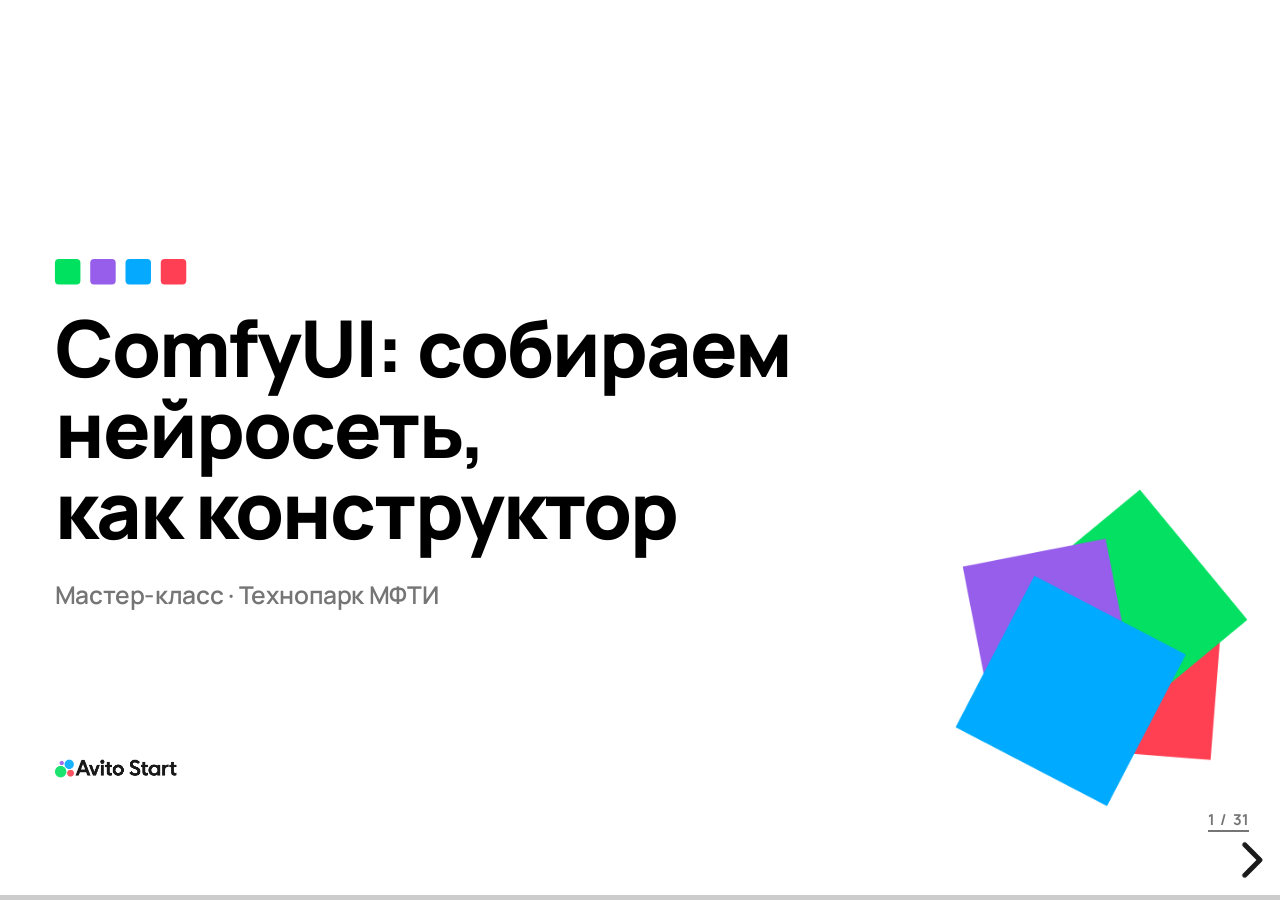
==== presentation.html @ 2d48ba62 "init" ====
<!doctype html>
<html lang="ru">
<head>
<meta charset="utf-8">
<meta name="viewport" content="width=device-width, initial-scale=1, maximum-scale=1, user-scalable=no">
<title>ComfyUI: собираем нейросеть, как конструктор</title>
<meta name="description" content="Мастер-класс по ComfyUI для школьников. Технопарк МФТИ.">
<link rel="icon" href="assets/favicon.svg" type="image/svg+xml">

<link rel="stylesheet" href="presentation/reveal/dist/reset.css">
<link rel="stylesheet" href="presentation/reveal/dist/reveal.css">
<link rel="stylesheet" href="presentation/css/avito-start.css">
</head>
<body>

<div class="reveal">
<div class="slides">

<!-- ======================================================================
     ВСТУПЛЕНИЕ
     ====================================================================== -->

<!-- 1. Титул -->
<section class="title-slide">
  <div class="chiprow">
    <span class="chip green"></span>
    <span class="chip purple"></span>
    <span class="chip blue"></span>
    <span class="chip red"></span>
  </div>
  <h1>ComfyUI: собираем нейросеть,<br>как конструктор</h1>
  <p class="subtitle">Мастер-класс &middot; Технопарк МФТИ</p>
  <div class="pinwheel"></div>
  <aside class="notes">
    Поздороваться. Сегодня ничего ставить не нужно — всё показываю сам,
    ссылка на материалы будет в конце по QR.
  </aside>
</section>

<!-- 2. Вопрос в зал -->
<section class="hero">
  <div class="deco" style="right:-70px;bottom:-70px;width:440px">
    <img src="assets/template/confetti.png" alt="">
  </div>
  <p class="huge">Сколько будет корень из двух?</p>
  <aside class="notes">
    Дать залу 10–15 секунд. Кто-то скажет «1,41». Спросить: а как вы это узнали?
    Ответ — запомнили. Компьютер не запоминал: он находит это заново каждый раз.
    Переходим к демо.
  </aside>
</section>

<!-- 3. Живое демо: градиентный спуск -->
<section class="demo bare" data-background-color="#f5f7fb">
  <iframe data-src="presentation/demos/gradient.html?embed=1"
          title="Интерактивное демо: градиентный спуск ищет корень из двух"
          allowfullscreen></iframe>
  <aside class="notes">
    Начальная догадка 2.5 — жмём «Сделать шаг» несколько раз, число ползёт к 1.414.
    Потом ломаем: η = 0.15 — точку выбрасывает. η = 0.002 — ползёт вечно.
    Вывод: длина шага решает всё. Это и есть обучение.
  </aside>
</section>

<!-- 4. Вывод из демо -->
<section>
  <h2>Так учится любая нейросеть</h2>
  <div class="cards c3">
    <div class="card filled green">
      <img class="icon" src="assets/template/rocket.png" alt="">
      <div class="cap">Попробовала</div>
    </div>
    <div class="card filled red">
      <img class="icon" src="assets/template/thumb-down.png" alt="">
      <div class="cap">Промахнулась</div>
    </div>
    <div class="card filled blue">
      <img class="icon" src="assets/template/thumb-up.png" alt="">
      <div class="cap">Подвинулась ближе</div>
    </div>
  </div>
  <aside class="notes">
    Тот же цикл, что был на экране, только вместо одного числа x — миллиарды.
    Спросить: сколько шагов мы сделали до 1.41? А теперь представьте миллионы.
  </aside>
</section>

<!-- 5. Спикер -->
<!-- TODO: подставить имя, должность и факты о себе -->
<section>
  <h2>Кто это рассказывает</h2>
  <div class="speaker">
    <div class="photo">
      <img src="assets/me2026.jpg" alt="Фотография спикера">
    </div>
    <div>
      <div class="role">ДОЛЖНОСТЬ / КОМПАНИЯ / КОМАНДА</div>
      <div class="facts">
        <div class="fact"><span class="chip green"></span><span class="txt">Имя Фамилия</span></div>
        <div class="fact"><span class="chip purple"></span><span class="txt">Чем занимаюсь каждый день</span></div>
        <div class="fact"><span class="chip blue"></span><span class="txt">Что делал с генеративными моделями</span></div>
        <div class="fact"><span class="chip red"></span><span class="txt">Несерьёзный факт, без которого никак</span></div>
      </div>
    </div>
  </div>
</section>

<!-- 6-8. ПЛЕЙСХОЛДЕРЫ: блок про кружок по нейросетям -->

<section class="placeholder">
  <h2>Кружок по нейросетям &mdash; заголовок</h2>
  <p class="lead muted">Слайд 1 из 3. Замени этот блок на присланные материалы.</p>
  <div class="cards c3" style="flex:1 1 auto">
    <div class="ph">Блок 1<br>текст или иконка</div>
    <div class="ph">Блок 2<br>текст или иконка</div>
    <div class="ph">Блок 3<br>текст или иконка</div>
  </div>
</section>

<section class="placeholder">
  <h2>Кружок по нейросетям &mdash; что изучаем</h2>
  <div class="split" style="flex:1 1 auto">
    <div class="ph grow">Сюда картинку<br>(скриншот, фото занятия, схема программы)</div>
    <div>
      <ul class="bullets">
        <li class="muted">Пункт программы&nbsp;&mdash; заменить</li>
        <li class="muted">Пункт программы&nbsp;&mdash; заменить</li>
        <li class="muted">Пункт программы&nbsp;&mdash; заменить</li>
        <li class="muted">Пункт программы&nbsp;&mdash; заменить</li>
      </ul>
    </div>
  </div>
</section>

<section class="placeholder">
  <h2>Кружок по нейросетям &mdash; как записаться</h2>
  <p class="lead muted">Слайд 3 из 3. Сюда обычно ставят условия набора и QR&nbsp;на запись.</p>
  <div class="split" style="flex:1 1 auto">
    <div>
      <ul class="bullets">
        <li class="muted">Для кого и с какого класса</li>
        <li class="muted">Когда и где проходят занятия</li>
        <li class="muted">Что нужно знать заранее</li>
      </ul>
    </div>
    <div class="ph grow">Сюда QR&nbsp;на запись<br>или ссылку</div>
  </div>
</section>

<!-- 9. О чём поговорим -->
<section>
  <div class="deco" style="right:-10px;bottom:0;width:290px">
    <img src="assets/template/person-jump.png" alt="">
  </div>
  <h2>О чём поговорим</h2>
  <div class="numlist">
    <div class="row">
      <div class="n">1.</div>
      <div class="txt">Как модель учится рисовать</div>
    </div>
    <div class="row">
      <div class="n">2.</div>
      <div class="txt"><b>ComfyUI</b>: ноды и провода</div>
    </div>
    <div class="row">
      <div class="n">3.</div>
      <div class="txt">Делаем мем &mdash; вживую</div>
    </div>
    <div class="row">
      <div class="n">4.</div>
      <div class="txt">Собираем <b>страницу манги</b></div>
    </div>
  </div>
</section>

<!-- ======================================================================
     КАК УЧИТСЯ МОДЕЛЬ
     ====================================================================== -->

<!-- 10. Схема обучения -->
<section>
  <h2>Что происходит при обучении</h2>
  <svg class="diagram" viewBox="0 0 1200 470" preserveAspectRatio="xMidYMid meet"
       role="img" aria-label="Схема обучения генеративной модели">
    <defs>
      <marker id="ah" viewBox="0 0 10 10" refX="9" refY="5"
              markerWidth="6" markerHeight="6" orient="auto-start-reverse">
        <path d="M0,0 L10,5 L0,10 z" fill="#000"/>
      </marker>
      <marker id="ahr" viewBox="0 0 10 10" refX="9" refY="5"
              markerWidth="6" markerHeight="6" orient="auto-start-reverse">
        <path d="M0,0 L10,5 L0,10 z" fill="#ff3f53"/>
      </marker>
    </defs>

    <!-- верхний ряд: от описания до готовой картинки -->
    <rect x="0"   y="40" width="170" height="90" rx="12" fill="#badafc"/>
    <text class="lbl" x="85"  y="93">Описание</text>

    <rect x="222" y="40" width="210" height="90" rx="12" fill="#dfcef3"/>
    <text class="lbl" x="327" y="93">Text Encoder</text>

    <rect x="484" y="40" width="210" height="90" rx="12" fill="#c9ffbf"/>
    <text class="lbl" x="589" y="82">Генератор</text>
    <text class="sub" x="589" y="106">начинает с шума</text>

    <rect x="746" y="40" width="150" height="90" rx="12" fill="#dfcef3"/>
    <text class="lbl" x="821" y="93">VAE</text>

    <rect x="948" y="40" width="252" height="90" rx="12" fill="#f2f2f2"/>
    <text class="lbl" x="1074" y="93">Что вышло</text>

    <path class="flow" d="M176,85 H216" marker-end="url(#ah)"/>
    <path class="flow" d="M438,85 H478" marker-end="url(#ah)"/>
    <path class="flow" d="M700,85 H740" marker-end="url(#ah)"/>
    <path class="flow" d="M902,85 H942" marker-end="url(#ah)"/>

    <!-- нижний ряд: проверка -->
    <rect x="0"   y="300" width="260" height="90" rx="12" fill="#c9ffbf"/>
    <text class="lbl" x="130" y="341">Настоящие</text>
    <text class="lbl" x="130" y="371">картинки</text>

    <rect x="330" y="300" width="190" height="90" rx="12" fill="#f8c1c6"/>
    <text class="lbl" x="425" y="353">Критик</text>

    <rect x="575" y="300" width="190" height="90" rx="12" fill="#000000"/>
    <text class="lbl lbl-w" x="670" y="353">Ошибка</text>

    <path class="flow" d="M266,345 H324" marker-end="url(#ah)"/>
    <path class="flow" d="M526,345 H569" marker-end="url(#ah)"/>

    <!-- готовая картинка уходит на проверку -->
    <path class="flow" d="M1074,136 V425 H425 V396" marker-end="url(#ah)"/>
    <text class="sub" x="760" y="452">сравниваем с настоящими</text>

    <!-- ошибка возвращается в генератор -->
    <path class="back" d="M670,294 V136" marker-end="url(#ahr)"/>
    <text class="note" x="692" y="222">подкрутить веса</text>
  </svg>
  <aside class="notes">
    Генератор рисует, критик отличает настоящее от нарисованного, ошибка возвращается
    и чуть-чуть двигает веса. Ровно тот же спуск, что был на демо.
    Text Encoder — где живёт промпт: слова превращаются в эмбеддинг, набор чисел.
    VAE — то, что переводит внутреннее представление в обычные пиксели.
  </aside>
</section>

<!-- ======================================================================
     COMFYUI: НОДЫ И ПРОВОДА
     ====================================================================== -->

<!-- 11. Разделитель 01 -->
<section class="divider invert" data-background-color="#000000">
  <div class="band" style="background:var(--purple)">
    <h2>ComfyUI:<br>ноды и провода</h2>
  </div>
  <div class="sectionno" style="background:var(--green);color:#000">01</div>
</section>

<!-- 12. Нода -->
<section>
  <h2>Нода</h2>
  <div class="split wide-left">
    <div class="pic"><img src="assets/crop_node.png" alt="Крупный план ноды «Загрузить изображение»"></div>
    <div class="txtcol">
      <ul class="bullets tight">
        <li>Название</li>
        <li>Настройки</li>
        <li>Вход слева, выход справа</li>
      </ul>
    </div>
  </div>
  <aside class="notes">
    Одна нода — одно действие. Эта просто открывает картинку с диска.
    Показать пальцем: заголовок, крутилки, точки по бокам.
  </aside>
</section>

<!-- 13. Провода -->
<section>
  <h2>Провода</h2>
  <div class="split wide-left">
    <div class="pic"><img src="assets/crop_wires.png" alt="Провода между нодами в ComfyUI"></div>
    <div class="txtcol">
      <ul class="bullets tight">
        <li>Цвет&nbsp;&mdash; это тип данных</li>
        <li>Картинка, текст, модель</li>
        <li>Не тот тип&nbsp;&mdash; не соединится</li>
      </ul>
    </div>
  </div>
  <aside class="notes">
    Показать, как тянется провод. Попробовать воткнуть картинку в текстовый вход —
    ComfyUI не даст. Это и есть защита от ошибок.
  </aside>
</section>

<!-- 14. Весь воркфлоу -->
<section class="figure-full invert" data-background-color="#1e1e1e">
  <img src="ComfyUI_Workflows/screenshots/meme_generation_workflow.png"
       alt="Полный воркфлоу генерации мема в ComfyUI">
  <div class="figcap">Мем целиком &mdash; пять нод</div>
  <aside class="notes">
    Обвести взглядом три зоны: что загружаем слева, что делаем в центре, что сохраняем справа.
  </aside>
</section>

<!-- 15. Что внутри модели -->
<section>
  <h2>Что внутри модели</h2>
  <div class="cards c3">
    <div class="card filled green">
      <img class="icon" src="assets/template/bubble.png" alt="">
      <div class="cap">Переводчик</div>
      <div class="txt"><code>qwen_3_4b</code></div>
    </div>
    <div class="card filled purple">
      <img class="icon" src="assets/template/pill.png" alt="">
      <div class="cap">Художник</div>
      <div class="txt"><code>flux-2-klein-4b</code></div>
    </div>
    <div class="card filled blue">
      <img class="icon" src="assets/template/gem.png" alt="">
      <div class="cap">Проявитель</div>
      <div class="txt"><code>flux2-vae</code></div>
    </div>
  </div>
  <aside class="notes">
    Переводчик (CLIP) — слова в числа. Художник (UNET) — из шума в картинку.
    Проявитель (VAE) — из внутреннего представления в PNG.
    Это те же три коробочки, что были на схеме обучения.
  </aside>
</section>

<!-- 16. Откуда берутся модели -->
<section>
  <h2>Откуда берутся модели</h2>
  <div class="split wide-right">
    <div class="txtcol">
      <ul class="bullets tight">
        <li><code>.safetensors</code>, несколько гигабайт</li>
        <li>Качаются с <b>HuggingFace</b></li>
        <li>Каждый файл&nbsp;&mdash; в свою папку</li>
      </ul>
      <img src="assets/hf-logo-with-title.png" alt="HuggingFace"
           style="width:220px;margin-top:30px;border:none;box-shadow:none;background:none">
    </div>
    <div class="pic"><img src="ComfyUI_Workflows/screenshots/markdown_with_install_instructions.png"
                          alt="Ссылки на модели и структура папок ComfyUI"></div>
  </div>
  <aside class="notes">
    HuggingFace — площадка, где выкладывают модели; для нейросетей она примерно то же,
    чем GitHub стал для кода. Всё бесплатно, регистрация нужна не всегда.
  </aside>
</section>

<!-- 17. Сабграф -->
<section>
  <h2>Сабграф</h2>
  <div class="split wide-left">
    <div class="pic"><img src="assets/crop_subgraph.png" alt="Нода-сабграф Image Edit в ComfyUI"></div>
    <div class="txtcol">
      <div class="bignum">17</div>
      <p class="lead">нод спрятано внутри этой одной</p>
      <img src="assets/template/squares.png" alt=""
           style="width:130px;margin-top:34px;border:none;box-shadow:none;background:none">
    </div>
  </div>
  <aside class="notes">
    Двойной клик — и мы внутри. Тот же приём, что функция в программировании:
    свернули кусок, чтобы не мешался.
  </aside>
</section>

<!-- 18. Как поставить себе домой -->
<section>
  <h2>Как поставить себе домой</h2>
  <div class="split wide-left">
    <div class="txtcol">
      <ul class="bullets">
        <li><b>Stability Matrix</b> сам скачает ComfyUI</li>
        <li>Внутри ComfyUI&nbsp;&mdash; <b>Manager</b> для моделей</li>
        <li>Всё считается на своей видеокарте</li>
      </ul>
    </div>
    <div class="qr stack">
      <div class="code" data-qr="pagesUrl"></div>
      <div class="cap">
        Инструкция и оба воркфлоу
        <span class="url" data-url="pagesUrl"></span>
      </div>
    </div>
  </div>
  <aside class="notes">
    Бесплатно, без подписок и лимитов. Картинки никуда не уходят — всё локально.
    Сказать про требования: видеокарта NVIDIA, 8 ГБ видеопамяти хватит для модели 4B.
  </aside>
</section>

<!-- ======================================================================
     ДЕМО
     ====================================================================== -->

<!-- 19. Переход к демо -->
<section class="hero invert" data-background-color="#000000">
  <div class="deco" style="right:60px;bottom:60px;width:230px">
    <img src="assets/template/play.png" alt="">
  </div>
  <p class="huge">Покажем в&nbsp;ComfyUI</p>
  <aside class="notes">
    Переключиться на окно ComfyUI. Вернуться на следующий слайд, когда закончу.
  </aside>
</section>

<!-- 20. Что происходит на демо -->
<section>
  <h2>Что сейчас на экране</h2>
  <div class="steps">
    <div class="step">
      <div class="n">1</div>
      <div class="body"><div class="cap">Перетаскиваем <code>.json</code> в окно</div></div>
    </div>
    <div class="step">
      <div class="n">2</div>
      <div class="body"><div class="cap">Две картинки</div></div>
    </div>
    <div class="step">
      <div class="n">3</div>
      <div class="body"><div class="cap">Промпт по пунктам</div></div>
    </div>
    <div class="step">
      <div class="n">4</div>
      <div class="body"><div class="cap">Run</div></div>
    </div>
    <div class="step">
      <div class="n">5</div>
      <div class="body"><div class="cap">Забираем из <code>output/</code></div></div>
    </div>
  </div>
  <aside class="notes">
    Про промпт: работает список требований, а не «сделай красиво».
    Отдельным пунктом — про руки, иначе вырастет лишняя.
    Вокруг работающей ноды бежит рамка — видно, где мы сейчас.
  </aside>
</section>

<!-- ======================================================================
     СТРАНИЦА МАНГИ
     ====================================================================== -->

<!-- 21. Разделитель 02 -->
<section class="divider invert" data-background-color="#000000">
  <div class="band" style="background:var(--blue)">
    <h2>А теперь &mdash;<br>целая страница манги</h2>
  </div>
  <div class="sectionno" style="background:var(--red)">02</div>
</section>

<!-- 22. Результат -->
<section class="figure-full">
  <img src="assets/final_page.png" alt="Готовая страница манги, собранная в ComfyUI">
  <div class="figcap left">1440 &times; 2032</div>
  <aside class="notes">
    Дать залу несколько секунд молча. Потом спросить, что здесь нарисовано моделью.
    Ответ — всё, ни одного кадра из интернета.
  </aside>
</section>

<!-- 23. Из чего собрана -->
<section>
  <h2>Из чего она собрана</h2>
  <div class="timeline">
    <div class="step">
      <div class="n">01</div>
      <div class="cap">Референсы</div>
      <div class="txt">Персонажи и стиль&nbsp;&mdash; картинками</div>
    </div>
    <div class="step">
      <div class="n">02</div>
      <div class="cap">Три кадра</div>
      <div class="txt">Каждый отдельно</div>
    </div>
    <div class="step">
      <div class="n">03</div>
      <div class="cap">Баблы</div>
      <div class="txt">Вторым проходом</div>
    </div>
    <div class="step">
      <div class="n">04</div>
      <div class="cap">Страница</div>
      <div class="txt">Склейка на белом листе</div>
    </div>
  </div>
</section>

<!-- 24. Приём 1: Canny -->
<section>
  <h2>Приём 1: поза с фотографии</h2>
  <div class="split wide-left">
    <div class="pic"><img src="ComfyUI_Workflows/screenshots/gestures_pipeline.png"
                          alt="Пайплайн: фото руки превращается в Canny-контур"></div>
    <div class="txtcol">
      <ul class="bullets tight">
        <li>Фото &rarr; контур (<b>Canny</b>)</li>
        <li>Модель повторяет жест</li>
      </ul>
    </div>
  </div>
  <aside class="notes">
    Словами «щёлкни пальцами вот так» объяснить невозможно — пробовал, выходит каша.
    Зато можно показать картинкой. Лицо и одежду модель берёт уже с других референсов.
  </aside>
</section>

<!-- 25. Приём 2: кроп лиц -->
<section>
  <h2>Приём 2: лицо отдельно от рук</h2>
  <div class="split wide-left">
    <div class="pic"><img src="ComfyUI_Workflows/screenshots/main_character_cropping_pipeline.png"
                          alt="Пайплайн: из кадра вырезаются только лица, без рук"></div>
    <div class="txtcol">
      <ul class="bullets tight">
        <li>Вырезали только лицо</li>
        <li>Иначе копируются и пальцы</li>
      </ul>
    </div>
  </div>
  <aside class="notes">
    На одном из прогонов у Гарри выросла шестая рука — ровно из-за того,
    что в референс попали чужие пальцы. Вот такие хитрости и есть основная работа.
  </aside>
</section>

<!-- 26. Приём 3: баблы -->
<section>
  <h2>Приём 3: баблы вторым проходом</h2>
  <div class="split">
    <div class="pic"><img src="ComfyUI_Workflows/screenshots/text_bubbles_pipeline.png"
                          alt="Пайплайн: на готовый кадр дорисовывается речевой бабл"></div>
    <div class="txtcol">
      <ul class="bullets tight">
        <li>Сначала чистый кадр</li>
        <li>Потом текст&nbsp;&mdash; дословно</li>
      </ul>
      <img src="assets/template/bubble.png" alt=""
           style="width:150px;margin-top:34px;border:none;box-shadow:none;background:none">
    </div>
  </div>
  <aside class="notes">
    За один проход модель почти всегда пишет в бабле абракадабру.
    Вторым проходом текст задаётся дословно, и кадр не портится.
  </aside>
</section>

<!-- 27. Приём 4: сборка -->
<section>
  <h2>Приём 4: сборка страницы</h2>
  <div class="split wide-left">
    <div class="pic"><img src="ComfyUI_Workflows/screenshots/page_merging_pipeline.png"
                          alt="Пайплайн сборки страницы из трёх кадров"></div>
    <div class="txtcol">
      <ul class="bullets tight">
        <li>Лист <b>1440&times;2032</b></li>
        <li>Отступ 32&nbsp;px, поля 48&nbsp;px</li>
      </ul>
    </div>
  </div>
  <aside class="notes">
    Здесь нейросети уже нет вообще — обычная вёрстка нодами.
    Белый лист, два стыка, поля. Всё.
  </aside>
</section>

<!-- 28. 5 против 40 -->
<section>
  <h2>Мем и страница манги</h2>
  <div class="duo">
    <div class="pane green">
      <div class="xnum">5</div>
      <div class="cap">нод</div>
    </div>
    <div class="pane blue">
      <div class="xnum">40</div>
      <div class="cap">нод</div>
      <div class="txt">5 групп &middot; 4 сабграфа &middot; 62 провода</div>
    </div>
  </div>
  <aside class="notes">
    Каждая нода в обеих схемах одинаково простая. Отличается только количество.
    Никакой магии в большой схеме нет — её собирали по кусочку.
  </aside>
</section>

<!-- 29. Честно про время -->
<section class="hero">
  <div class="deco" style="right:-20px;bottom:-10px;width:430px">
    <img src="assets/template/person-tired.png" alt="">
  </div>
  <p class="huge">На это ушёл вечер</p>
  <p class="note">Промпты переписывались, кадры перезапускались, у&nbsp;Гарри пару раз вырастала лишняя рука.</p>
  <aside class="notes">
    Важно проговорить: с первого раза не получается почти никогда.
    Это нормальная часть работы, а не признак того, что вы что-то делаете не так.
  </aside>
</section>

<!-- ======================================================================
     ФИНАЛ
     ====================================================================== -->

<!-- 30. Границы -->
<section>
  <h2>Честно о границах</h2>
  <div class="compare">
    <div class="col neutral">
      <h4><img src="assets/template/cross.png" alt="">Пока выходит плохо</h4>
      <ul class="bullets">
        <li>Руки и пальцы</li>
        <li>Надписи внутри картинки</li>
        <li>«Ровно пять предметов»</li>
      </ul>
    </div>
    <div class="col bad">
      <h4><img src="assets/template/thumb-down.png" alt="">Так делать нельзя</h4>
      <ul class="bullets">
        <li>Чужое лицо без разрешения</li>
        <li>Выдавать за настоящее фото</li>
        <li>Дипфейки</li>
      </ul>
    </div>
  </div>
  <aside class="notes">
    Про руки: моделей это касается всё меньше, но проверять всё равно надо.
    Про дипфейки — коротко, без морали: за это есть реальная ответственность.
  </aside>
</section>

<!-- 31. Q&A + QR -->
<section class="qa">
  <img class="qa-img" src="assets/template/qa.png" alt="Q&amp;A">
  <div class="qr">
    <div class="code" data-qr="pagesUrl"></div>
    <div class="cap">
      <b>Презентация, оба воркфлоу и инструкция</b>
      <span class="url" data-url="pagesUrl"></span>
    </div>
  </div>
</section>

</div>
</div>

<script src="config.js"></script>
<script src="presentation/reveal/dist/reveal.js"></script>
<script src="presentation/reveal/plugin/notes/notes.js"></script>
<script src="presentation/reveal/plugin/zoom/zoom.js"></script>
<script src="presentation/js/qrcode-generator.js"></script>
<script src="presentation/js/qr.js"></script>
<script>
  Reveal.initialize({
    width: 1280,
    height: 720,
    margin: 0.02,
    minScale: 0.2,
    maxScale: 2.0,

    center: false,
    hash: true,
    slideNumber: 'c/t',
    transition: 'slide',
    transitionSpeed: 'fast',
    backgroundTransition: 'none',

    // презентация показывается с проектора — управление с клавиатуры и пультом
    controls: true,
    progress: true,
    overview: true,
    touch: true,

    plugins: [RevealNotes, RevealZoom]
  });
</script>
</body>
</html>
---- presentation/reveal/dist/reveal.css ----
/**
 * reveal.js 5.2.0
 * https://revealjs.com
 * MIT licensed
 *
 * Copyright (C) 2011-2024 Hakim El Hattab, https://hakim.se
 */

.reveal .r-stretch,.reveal .stretch{max-width:none;max-height:none}.reveal pre.r-stretch code,.reveal pre.stretch code{height:100%;max-height:100%;box-sizing:border-box}.reveal .r-fit-text{display:inline-block;white-space:nowrap}.reveal .r-stack{display:grid;grid-template-rows:100%}.reveal .r-stack>*{grid-area:1/1;margin:auto}.reveal .r-hstack,.reveal .r-vstack{display:flex}.reveal .r-hstack img,.reveal .r-hstack video,.reveal .r-vstack img,.reveal .r-vstack video{min-width:0;min-height:0;object-fit:contain}.reveal .r-vstack{flex-direction:column;align-items:center;justify-content:center}.reveal .r-hstack{flex-direction:row;align-items:center;justify-content:center}.reveal .items-stretch{align-items:stretch}.reveal .items-start{align-items:flex-start}.reveal .items-center{align-items:center}.reveal .items-end{align-items:flex-end}.reveal .justify-between{justify-content:space-between}.reveal .justify-around{justify-content:space-around}.reveal .justify-start{justify-content:flex-start}.reveal .justify-center{justify-content:center}.reveal .justify-end{justify-content:flex-end}html.reveal-full-page{width:100%;height:100%;height:100vh;height:calc(var(--vh,1vh) * 100);height:100dvh;overflow:hidden}.reveal-viewport{height:100%;overflow:hidden;position:relative;line-height:1;margin:0;background-color:#fff;color:#000;--r-controls-spacing:12px;--r-overlay-header-height:40px;--r-overlay-margin:0px;--r-overlay-padding:6px;--r-overlay-gap:5px}@media screen and (max-width:1024px),(max-height:768px){.reveal-viewport{--r-overlay-header-height:26px}}.reveal-viewport:fullscreen{top:0!important;left:0!important;width:100%!important;height:100%!important;transform:none!important}.reveal .fragment{transition:all .2s ease}.reveal .fragment:not(.custom){opacity:0;visibility:hidden;will-change:opacity}.reveal .fragment.visible{opacity:1;visibility:inherit}.reveal .fragment.disabled{transition:none}.reveal .fragment.grow{opacity:1;visibility:inherit}.reveal .fragment.grow.visible{transform:scale(1.3)}.reveal .fragment.shrink{opacity:1;visibility:inherit}.reveal .fragment.shrink.visible{transform:scale(.7)}.reveal .fragment.zoom-in{transform:scale(.1)}.reveal .fragment.zoom-in.visible{transform:none}.reveal .fragment.fade-out{opacity:1;visibility:inherit}.reveal .fragment.fade-out.visible{opacity:0;visibility:hidden}.reveal .fragment.semi-fade-out{opacity:1;visibility:inherit}.reveal .fragment.semi-fade-out.visible{opacity:.5;visibility:inherit}.reveal .fragment.strike{opacity:1;visibility:inherit}.reveal .fragment.strike.visible{text-decoration:line-through}.reveal .fragment.fade-up{transform:translate(0,40px)}.reveal .fragment.fade-up.visible{transform:translate(0,0)}.reveal .fragment.fade-down{transform:translate(0,-40px)}.reveal .fragment.fade-down.visible{transform:translate(0,0)}.reveal .fragment.fade-right{transform:translate(-40px,0)}.reveal .fragment.fade-right.visible{transform:translate(0,0)}.reveal .fragment.fade-left{transform:translate(40px,0)}.reveal .fragment.fade-left.visible{transform:translate(0,0)}.reveal .fragment.current-visible,.reveal .fragment.fade-in-then-out{opacity:0;visibility:hidden}.reveal .fragment.current-visible.current-fragment,.reveal .fragment.fade-in-then-out.current-fragment{opacity:1;visibility:inherit}.reveal .fragment.fade-in-then-semi-out{opacity:0;visibility:hidden}.reveal .fragment.fade-in-then-semi-out.visible{opacity:.5;visibility:inherit}.reveal .fragment.fade-in-then-semi-out.current-fragment{opacity:1;visibility:inherit}.reveal .fragment.highlight-blue,.reveal .fragment.highlight-current-blue,.reveal .fragment.highlight-current-green,.reveal .fragment.highlight-current-red,.reveal .fragment.highlight-green,.reveal .fragment.highlight-red{opacity:1;visibility:inherit}.reveal .fragment.highlight-red.visible{color:#ff2c2d}.reveal .fragment.highlight-green.visible{color:#17ff2e}.reveal .fragment.highlight-blue.visible{color:#1b91ff}.reveal .fragment.highlight-current-red.current-fragment{color:#ff2c2d}.reveal .fragment.highlight-current-green.current-fragment{color:#17ff2e}.reveal .fragment.highlight-current-blue.current-fragment{color:#1b91ff}.reveal:after{content:"";font-style:italic}.reveal iframe{z-index:1}.reveal a{position:relative}@keyframes bounce-right{0%,10%,25%,40%,50%{transform:translateX(0)}20%{transform:translateX(10px)}30%{transform:translateX(-5px)}}@keyframes bounce-left{0%,10%,25%,40%,50%{transform:translateX(0)}20%{transform:translateX(-10px)}30%{transform:translateX(5px)}}@keyframes bounce-down{0%,10%,25%,40%,50%{transform:translateY(0)}20%{transform:translateY(10px)}30%{transform:translateY(-5px)}}.reveal .controls{display:none;position:absolute;top:auto;bottom:var(--r-controls-spacing);right:var(--r-controls-spacing);left:auto;z-index:11;color:#000;pointer-events:none;font-size:10px}.reveal .controls button{position:absolute;padding:0;background-color:transparent;border:0;outline:0;cursor:pointer;color:currentColor;transform:scale(.9999);transition:color .2s ease,opacity .2s ease,transform .2s ease;z-index:2;pointer-events:auto;font-size:inherit;visibility:hidden;opacity:0;-webkit-appearance:none;-webkit-tap-highlight-color:transparent}.reveal .controls .controls-arrow:after,.reveal .controls .controls-arrow:before{content:"";position:absolute;top:0;left:0;width:2.6em;height:.5em;border-radius:.25em;background-color:currentColor;transition:all .15s ease,background-color .8s ease;transform-origin:.2em 50%;will-change:transform}.reveal .controls .controls-arrow{position:relative;width:3.6em;height:3.6em}.reveal .controls .controls-arrow:before{transform:translateX(.5em) translateY(1.55em) rotate(45deg)}.reveal .controls .controls-arrow:after{transform:translateX(.5em) translateY(1.55em) rotate(-45deg)}.reveal .controls .controls-arrow:hover:before{transform:translateX(.5em) translateY(1.55em) rotate(40deg)}.reveal .controls .controls-arrow:hover:after{transform:translateX(.5em) translateY(1.55em) rotate(-40deg)}.reveal .controls .controls-arrow:active:before{transform:translateX(.5em) translateY(1.55em) rotate(36deg)}.reveal .controls .controls-arrow:active:after{transform:translateX(.5em) translateY(1.55em) rotate(-36deg)}.reveal .controls .navigate-left{right:6.4em;bottom:3.2em;transform:translateX(-10px)}.reveal .controls .navigate-left.highlight{animation:bounce-left 2s 50 both ease-out}.reveal .controls .navigate-right{right:0;bottom:3.2em;transform:translateX(10px)}.reveal .controls .navigate-right .controls-arrow{transform:rotate(180deg)}.reveal .controls .navigate-right.highlight{animation:bounce-right 2s 50 both ease-out}.reveal .controls .navigate-up{right:3.2em;bottom:6.4em;transform:translateY(-10px)}.reveal .controls .navigate-up .controls-arrow{transform:rotate(90deg)}.reveal .controls .navigate-down{right:3.2em;bottom:-1.4em;padding-bottom:1.4em;transform:translateY(10px)}.reveal .controls .navigate-down .controls-arrow{transform:rotate(-90deg)}.reveal .controls .navigate-down.highlight{animation:bounce-down 2s 50 both ease-out}.reveal .controls[data-controls-back-arrows=faded] .navigate-up.enabled{opacity:.3}.reveal .controls[data-controls-back-arrows=faded] .navigate-up.enabled:hover{opacity:1}.reveal .controls[data-controls-back-arrows=hidden] .navigate-up.enabled{opacity:0;visibility:hidden}.reveal .controls .enabled{visibility:visible;opacity:.9;cursor:pointer;transform:none}.reveal .controls .enabled.fragmented{opacity:.5}.reveal .controls .enabled.fragmented:hover,.reveal .controls .enabled:hover{opacity:1}.reveal:not(.rtl) .controls[data-controls-back-arrows=faded] .navigate-left.enabled{opacity:.3}.reveal:not(.rtl) .controls[data-controls-back-arrows=faded] .navigate-left.enabled:hover{opacity:1}.reveal:not(.rtl) .controls[data-controls-back-arrows=hidden] .navigate-left.enabled{opacity:0;visibility:hidden}.reveal.rtl .controls[data-controls-back-arrows=faded] .navigate-right.enabled{opacity:.3}.reveal.rtl .controls[data-controls-back-arrows=faded] .navigate-right.enabled:hover{opacity:1}.reveal.rtl .controls[data-controls-back-arrows=hidden] .navigate-right.enabled{opacity:0;visibility:hidden}.reveal[data-navigation-mode=linear].has-horizontal-slides .navigate-down,.reveal[data-navigation-mode=linear].has-horizontal-slides .navigate-up{display:none}.reveal:not(.has-vertical-slides) .controls .navigate-left,.reveal[data-navigation-mode=linear].has-horizontal-slides .navigate-left{bottom:1.4em;right:5.5em}.reveal:not(.has-vertical-slides) .controls .navigate-right,.reveal[data-navigation-mode=linear].has-horizontal-slides .navigate-right{bottom:1.4em;right:.5em}.reveal:not(.has-horizontal-slides) .controls .navigate-up{right:1.4em;bottom:5em}.reveal:not(.has-horizontal-slides) .controls .navigate-down{right:1.4em;bottom:.5em}.reveal.has-dark-background .controls{color:#fff}.reveal.has-light-background .controls{color:#000}.reveal.no-hover .controls .controls-arrow:active:before,.reveal.no-hover .controls .controls-arrow:hover:before{transform:translateX(.5em) translateY(1.55em) rotate(45deg)}.reveal.no-hover .controls .controls-arrow:active:after,.reveal.no-hover .controls .controls-arrow:hover:after{transform:translateX(.5em) translateY(1.55em) rotate(-45deg)}@media screen and (min-width:500px){.reveal-viewport{--r-controls-spacing:0.8em}.reveal .controls[data-controls-layout=edges]{top:0;right:0;bottom:0;left:0}.reveal .controls[data-controls-layout=edges] .navigate-down,.reveal .controls[data-controls-layout=edges] .navigate-left,.reveal .controls[data-controls-layout=edges] .navigate-right,.reveal .controls[data-controls-layout=edges] .navigate-up{bottom:auto;right:auto}.reveal .controls[data-controls-layout=edges] .navigate-left{top:50%;left:var(--r-controls-spacing);margin-top:-1.8em}.reveal .controls[data-controls-layout=edges] .navigate-right{top:50%;right:var(--r-controls-spacing);margin-top:-1.8em}.reveal .controls[data-controls-layout=edges] .navigate-up{top:var(--r-controls-spacing);left:50%;margin-left:-1.8em}.reveal .controls[data-controls-layout=edges] .navigate-down{bottom:calc(var(--r-controls-spacing) - 1.4em + .3em);left:50%;margin-left:-1.8em}}.reveal .progress{position:absolute;display:none;height:3px;width:100%;bottom:0;left:0;z-index:10;background-color:rgba(0,0,0,.2);color:#fff}.reveal .progress:after{content:"";display:block;position:absolute;height:10px;width:100%;top:-10px}.reveal .progress span{display:block;height:100%;width:100%;background-color:currentColor;transition:transform .8s cubic-bezier(.26,.86,.44,.985);transform-origin:0 0;transform:scaleX(0)}.reveal .slide-number{position:absolute;display:block;right:8px;bottom:8px;z-index:31;font-family:Helvetica,sans-serif;font-size:12px;line-height:1;color:#fff;background-color:rgba(0,0,0,.4);padding:5px}.reveal .slide-number a{color:currentColor}.reveal .slide-number-delimiter{margin:0 3px}.reveal{position:relative;width:100%;height:100%;overflow:hidden;touch-action:pinch-zoom}.reveal.embedded{touch-action:pan-y}.reveal.embedded.is-vertical-slide{touch-action:none}.reveal .slides{position:absolute;width:100%;height:100%;top:0;right:0;bottom:0;left:0;margin:auto;pointer-events:none;overflow:visible;z-index:1;text-align:center;perspective:600px;perspective-origin:50% 40%}.reveal .slides>section{perspective:600px}.reveal .slides>section,.reveal .slides>section>section{display:none;position:absolute;width:100%;pointer-events:auto;z-index:10;transform-style:flat;transition:transform-origin .8s cubic-bezier(.26,.86,.44,.985),transform .8s cubic-bezier(.26,.86,.44,.985),visibility .8s cubic-bezier(.26,.86,.44,.985),opacity .8s cubic-bezier(.26,.86,.44,.985)}.reveal[data-transition-speed=fast] .slides section{transition-duration:.4s}.reveal[data-transition-speed=slow] .slides section{transition-duration:1.2s}.reveal .slides section[data-transition-speed=fast]{transition-duration:.4s}.reveal .slides section[data-transition-speed=slow]{transition-duration:1.2s}.reveal .slides>section.stack{padding-top:0;padding-bottom:0;pointer-events:none;height:100%}.reveal .slides>section.present,.reveal .slides>section>section.present{display:block;z-index:11;opacity:1}.reveal .slides>section:empty,.reveal .slides>section>section:empty,.reveal .slides>section>section[data-background-interactive],.reveal .slides>section[data-background-interactive]{pointer-events:none}.reveal.center,.reveal.center .slides,.reveal.center .slides section{min-height:0!important}.reveal .slides>section:not(.present),.reveal .slides>section>section:not(.present){pointer-events:none}.reveal.overview .slides>section,.reveal.overview .slides>section>section{pointer-events:auto}.reveal .slides>section.future,.reveal .slides>section.future>section,.reveal .slides>section.past,.reveal .slides>section.past>section,.reveal .slides>section>section.future,.reveal .slides>section>section.past{opacity:0}.reveal .slides>section[data-transition=slide].past,.reveal .slides>section[data-transition~=slide-out].past,.reveal.slide .slides>section:not([data-transition]).past{transform:translate(-150%,0)}.reveal .slides>section[data-transition=slide].future,.reveal .slides>section[data-transition~=slide-in].future,.reveal.slide .slides>section:not([data-transition]).future{transform:translate(150%,0)}.reveal .slides>section>section[data-transition=slide].past,.reveal .slides>section>section[data-transition~=slide-out].past,.reveal.slide .slides>section>section:not([data-transition]).past{transform:translate(0,-150%)}.reveal .slides>section>section[data-transition=slide].future,.reveal .slides>section>section[data-transition~=slide-in].future,.reveal.slide .slides>section>section:not([data-transition]).future{transform:translate(0,150%)}.reveal .slides>section[data-transition=linear].past,.reveal .slides>section[data-transition~=linear-out].past,.reveal.linear .slides>section:not([data-transition]).past{transform:translate(-150%,0)}.reveal .slides>section[data-transition=linear].future,.reveal .slides>section[data-transition~=linear-in].future,.reveal.linear .slides>section:not([data-transition]).future{transform:translate(150%,0)}.reveal .slides>section>section[data-transition=linear].past,.reveal .slides>section>section[data-transition~=linear-out].past,.reveal.linear .slides>section>section:not([data-transition]).past{transform:translate(0,-150%)}.reveal .slides>section>section[data-transition=linear].future,.reveal .slides>section>section[data-transition~=linear-in].future,.reveal.linear .slides>section>section:not([data-transition]).future{transform:translate(0,150%)}.reveal .slides section[data-transition=default].stack,.reveal.default .slides section.stack{transform-style:preserve-3d}.reveal .slides>section[data-transition=default].past,.reveal .slides>section[data-transition~=default-out].past,.reveal.default .slides>section:not([data-transition]).past{transform:translate3d(-100%,0,0) rotateY(-90deg) translate3d(-100%,0,0)}.reveal .slides>section[data-transition=default].future,.reveal .slides>section[data-transition~=default-in].future,.reveal.default .slides>section:not([data-transition]).future{transform:translate3d(100%,0,0) rotateY(90deg) translate3d(100%,0,0)}.reveal .slides>section>section[data-transition=default].past,.reveal .slides>section>section[data-transition~=default-out].past,.reveal.default .slides>section>section:not([data-transition]).past{transform:translate3d(0,-300px,0) rotateX(70deg) translate3d(0,-300px,0)}.reveal .slides>section>section[data-transition=default].future,.reveal .slides>section>section[data-transition~=default-in].future,.reveal.default .slides>section>section:not([data-transition]).future{transform:translate3d(0,300px,0) rotateX(-70deg) translate3d(0,300px,0)}.reveal .slides section[data-transition=convex].stack,.reveal.convex .slides section.stack{transform-style:preserve-3d}.reveal .slides>section[data-transition=convex].past,.reveal .slides>section[data-transition~=convex-out].past,.reveal.convex .slides>section:not([data-transition]).past{transform:translate3d(-100%,0,0) rotateY(-90deg) translate3d(-100%,0,0)}.reveal .slides>section[data-transition=convex].future,.reveal .slides>section[data-transition~=convex-in].future,.reveal.convex .slides>section:not([data-transition]).future{transform:translate3d(100%,0,0) rotateY(90deg) translate3d(100%,0,0)}.reveal .slides>section>section[data-transition=convex].past,.reveal .slides>section>section[data-transition~=convex-out].past,.reveal.convex .slides>section>section:not([data-transition]).past{transform:translate3d(0,-300px,0) rotateX(70deg) translate3d(0,-300px,0)}.reveal .slides>section>section[data-transition=convex].future,.reveal .slides>section>section[data-transition~=convex-in].future,.reveal.convex .slides>section>section:not([data-transition]).future{transform:translate3d(0,300px,0) rotateX(-70deg) translate3d(0,300px,0)}.reveal .slides section[data-transition=concave].stack,.reveal.concave .slides section.stack{transform-style:preserve-3d}.reveal .slides>section[data-transition=concave].past,.reveal .slides>section[data-transition~=concave-out].past,.reveal.concave .slides>section:not([data-transition]).past{transform:translate3d(-100%,0,0) rotateY(90deg) translate3d(-100%,0,0)}.reveal .slides>section[data-transition=concave].future,.reveal .slides>section[data-transition~=concave-in].future,.reveal.concave .slides>section:not([data-transition]).future{transform:translate3d(100%,0,0) rotateY(-90deg) translate3d(100%,0,0)}.reveal .slides>section>section[data-transition=concave].past,.reveal .slides>section>section[data-transition~=concave-out].past,.reveal.concave .slides>section>section:not([data-transition]).past{transform:translate3d(0,-80%,0) rotateX(-70deg) translate3d(0,-80%,0)}.reveal .slides>section>section[data-transition=concave].future,.reveal .slides>section>section[data-transition~=concave-in].future,.reveal.concave .slides>section>section:not([data-transition]).future{transform:translate3d(0,80%,0) rotateX(70deg) translate3d(0,80%,0)}.reveal .slides section[data-transition=zoom],.reveal.zoom .slides section:not([data-transition]){transition-timing-function:ease}.reveal .slides>section[data-transition=zoom].past,.reveal .slides>section[data-transition~=zoom-out].past,.reveal.zoom .slides>section:not([data-transition]).past{visibility:hidden;transform:scale(16)}.reveal .slides>section[data-transition=zoom].future,.reveal .slides>section[data-transition~=zoom-in].future,.reveal.zoom .slides>section:not([data-transition]).future{visibility:hidden;transform:scale(.2)}.reveal .slides>section>section[data-transition=zoom].past,.reveal .slides>section>section[data-transition~=zoom-out].past,.reveal.zoom .slides>section>section:not([data-transition]).past{transform:scale(16)}.reveal .slides>section>section[data-transition=zoom].future,.reveal .slides>section>section[data-transition~=zoom-in].future,.reveal.zoom .slides>section>section:not([data-transition]).future{transform:scale(.2)}.reveal.cube .slides{perspective:1300px}.reveal.cube .slides section{padding:30px;min-height:700px;backface-visibility:hidden;box-sizing:border-box;transform-style:preserve-3d}.reveal.center.cube .slides section{min-height:0}.reveal.cube .slides section:not(.stack):before{content:"";position:absolute;display:block;width:100%;height:100%;left:0;top:0;background:rgba(0,0,0,.1);border-radius:4px;transform:translateZ(-20px)}.reveal.cube .slides section:not(.stack):after{content:"";position:absolute;display:block;width:90%;height:30px;left:5%;bottom:0;background:0 0;z-index:1;border-radius:4px;box-shadow:0 95px 25px rgba(0,0,0,.2);transform:translateZ(-90px) rotateX(65deg)}.reveal.cube .slides>section.stack{padding:0;background:0 0}.reveal.cube .slides>section.past{transform-origin:100% 0;transform:translate3d(-100%,0,0) rotateY(-90deg)}.reveal.cube .slides>section.future{transform-origin:0 0;transform:translate3d(100%,0,0) rotateY(90deg)}.reveal.cube .slides>section>section.past{transform-origin:0 100%;transform:translate3d(0,-100%,0) rotateX(90deg)}.reveal.cube .slides>section>section.future{transform-origin:0 0;transform:translate3d(0,100%,0) rotateX(-90deg)}.reveal.page .slides{perspective-origin:0 50%;perspective:3000px}.reveal.page .slides section{padding:30px;min-height:700px;box-sizing:border-box;transform-style:preserve-3d}.reveal.page .slides section.past{z-index:12}.reveal.page .slides section:not(.stack):before{content:"";position:absolute;display:block;width:100%;height:100%;left:0;top:0;background:rgba(0,0,0,.1);transform:translateZ(-20px)}.reveal.page .slides section:not(.stack):after{content:"";position:absolute;display:block;width:90%;height:30px;left:5%;bottom:0;background:0 0;z-index:1;border-radius:4px;box-shadow:0 95px 25px rgba(0,0,0,.2);transform:translateZ(-90px) rotateX(65deg)}.reveal.page .slides>section.stack{padding:0;background:0 0}.reveal.page .slides>section.past{transform-origin:0 0;transform:translate3d(-40%,0,0) rotateY(-80deg)}.reveal.page .slides>section.future{transform-origin:100% 0;transform:translate3d(0,0,0)}.reveal.page .slides>section>section.past{transform-origin:0 0;transform:translate3d(0,-40%,0) rotateX(80deg)}.reveal.page .slides>section>section.future{transform-origin:0 100%;transform:translate3d(0,0,0)}.reveal .slides section[data-transition=fade],.reveal.fade .slides section:not([data-transition]),.reveal.fade .slides>section>section:not([data-transition]){transform:none;transition:opacity .5s}.reveal.fade.overview .slides section,.reveal.fade.overview .slides>section>section{transition:none}.reveal .slides section[data-transition=none],.reveal.none .slides section:not([data-transition]){transform:none;transition:none}.reveal .pause-overlay{position:absolute;top:0;left:0;width:100%;height:100%;background:#000;visibility:hidden;opacity:0;z-index:100;transition:all 1s ease}.reveal .pause-overlay .resume-button{position:absolute;bottom:20px;right:20px;color:#ccc;border-radius:2px;padding:6px 14px;border:2px solid #ccc;font-size:16px;background:0 0;cursor:pointer}.reveal .pause-overlay .resume-button:hover{color:#fff;border-color:#fff}.reveal.paused .pause-overlay{visibility:visible;opacity:1}.reveal .no-transition,.reveal .no-transition *,.reveal .slides.disable-slide-transitions section{transition:none!important}.reveal .slides.disable-slide-transitions section{transform:none!important}.reveal .backgrounds{position:absolute;width:100%;height:100%;top:0;left:0;perspective:600px}.reveal .slide-background{display:none;position:absolute;width:100%;height:100%;opacity:0;visibility:hidden;overflow:hidden;background-color:rgba(0,0,0,0);transition:all .8s cubic-bezier(.26,.86,.44,.985)}.reveal .slide-background-content{position:absolute;width:100%;height:100%;background-position:50% 50%;background-repeat:no-repeat;background-size:cover}.reveal .slide-background.stack{display:block}.reveal .slide-background.present{opacity:1;visibility:visible;z-index:2}.print-pdf .reveal .slide-background{opacity:1!important;visibility:visible!important}.reveal .slide-background video{position:absolute;width:100%;height:100%;max-width:none;max-height:none;top:0;left:0;object-fit:cover}.reveal .slide-background[data-background-size=contain] video{object-fit:contain}.reveal>.backgrounds .slide-background[data-background-transition=none],.reveal[data-background-transition=none]>.backgrounds .slide-background:not([data-background-transition]){transition:none}.reveal>.backgrounds .slide-background[data-background-transition=slide],.reveal[data-background-transition=slide]>.backgrounds .slide-background:not([data-background-transition]){opacity:1}.reveal>.backgrounds .slide-background.past[data-background-transition=slide],.reveal[data-background-transition=slide]>.backgrounds .slide-background.past:not([data-background-transition]){transform:translate(-100%,0)}.reveal>.backgrounds .slide-background.future[data-background-transition=slide],.reveal[data-background-transition=slide]>.backgrounds .slide-background.future:not([data-background-transition]){transform:translate(100%,0)}.reveal>.backgrounds .slide-background>.slide-background.past[data-background-transition=slide],.reveal[data-background-transition=slide]>.backgrounds .slide-background>.slide-background.past:not([data-background-transition]){transform:translate(0,-100%)}.reveal>.backgrounds .slide-background>.slide-background.future[data-background-transition=slide],.reveal[data-background-transition=slide]>.backgrounds .slide-background>.slide-background.future:not([data-background-transition]){transform:translate(0,100%)}.reveal>.backgrounds .slide-background.past[data-background-transition=convex],.reveal[data-background-transition=convex]>.backgrounds .slide-background.past:not([data-background-transition]){opacity:0;transform:translate3d(-100%,0,0) rotateY(-90deg) translate3d(-100%,0,0)}.reveal>.backgrounds .slide-background.future[data-background-transition=convex],.reveal[data-background-transition=convex]>.backgrounds .slide-background.future:not([data-background-transition]){opacity:0;transform:translate3d(100%,0,0) rotateY(90deg) translate3d(100%,0,0)}.reveal>.backgrounds .slide-background>.slide-background.past[data-background-transition=convex],.reveal[data-background-transition=convex]>.backgrounds .slide-background>.slide-background.past:not([data-background-transition]){opacity:0;transform:translate3d(0,-100%,0) rotateX(90deg) translate3d(0,-100%,0)}.reveal>.backgrounds .slide-background>.slide-background.future[data-background-transition=convex],.reveal[data-background-transition=convex]>.backgrounds .slide-background>.slide-background.future:not([data-background-transition]){opacity:0;transform:translate3d(0,100%,0) rotateX(-90deg) translate3d(0,100%,0)}.reveal>.backgrounds .slide-background.past[data-background-transition=concave],.reveal[data-background-transition=concave]>.backgrounds .slide-background.past:not([data-background-transition]){opacity:0;transform:translate3d(-100%,0,0) rotateY(90deg) translate3d(-100%,0,0)}.reveal>.backgrounds .slide-background.future[data-background-transition=concave],.reveal[data-background-transition=concave]>.backgrounds .slide-background.future:not([data-background-transition]){opacity:0;transform:translate3d(100%,0,0) rotateY(-90deg) translate3d(100%,0,0)}.reveal>.backgrounds .slide-background>.slide-background.past[data-background-transition=concave],.reveal[data-background-transition=concave]>.backgrounds .slide-background>.slide-background.past:not([data-background-transition]){opacity:0;transform:translate3d(0,-100%,0) rotateX(-90deg) translate3d(0,-100%,0)}.reveal>.backgrounds .slide-background>.slide-background.future[data-background-transition=concave],.reveal[data-background-transition=concave]>.backgrounds .slide-background>.slide-background.future:not([data-background-transition]){opacity:0;transform:translate3d(0,100%,0) rotateX(90deg) translate3d(0,100%,0)}.reveal>.backgrounds .slide-background[data-background-transition=zoom],.reveal[data-background-transition=zoom]>.backgrounds .slide-background:not([data-background-transition]){transition-timing-function:ease}.reveal>.backgrounds .slide-background.past[data-background-transition=zoom],.reveal[data-background-transition=zoom]>.backgrounds .slide-background.past:not([data-background-transition]){opacity:0;visibility:hidden;transform:scale(16)}.reveal>.backgrounds .slide-background.future[data-background-transition=zoom],.reveal[data-background-transition=zoom]>.backgrounds .slide-background.future:not([data-background-transition]){opacity:0;visibility:hidden;transform:scale(.2)}.reveal>.backgrounds .slide-background>.slide-background.past[data-background-transition=zoom],.reveal[data-background-transition=zoom]>.backgrounds .slide-background>.slide-background.past:not([data-background-transition]){opacity:0;visibility:hidden;transform:scale(16)}.reveal>.backgrounds .slide-background>.slide-background.future[data-background-transition=zoom],.reveal[data-background-transition=zoom]>.backgrounds .slide-background>.slide-background.future:not([data-background-transition]){opacity:0;visibility:hidden;transform:scale(.2)}.reveal[data-transition-speed=fast]>.backgrounds .slide-background{transition-duration:.4s}.reveal[data-transition-speed=slow]>.backgrounds .slide-background{transition-duration:1.2s}.reveal [data-auto-animate-target^=unmatched]{will-change:opacity}.reveal section[data-auto-animate]:not(.stack):not([data-auto-animate=running]) [data-auto-animate-target^=unmatched]{opacity:0}.reveal.overview{perspective-origin:50% 50%;perspective:700px}.reveal.overview .slides section{height:100%;top:0!important;opacity:1!important;overflow:hidden;visibility:visible!important;cursor:pointer;box-sizing:border-box}.reveal.overview .slides section.present,.reveal.overview .slides section:hover{outline:10px solid rgba(150,150,150,.4);outline-offset:10px}.reveal.overview .slides section .fragment{opacity:1;transition:none}.reveal.overview .slides section:after,.reveal.overview .slides section:before{display:none!important}.reveal.overview .slides>section.stack{padding:0;top:0!important;background:0 0;outline:0;overflow:visible}.reveal.overview .backgrounds{perspective:inherit}.reveal.overview .backgrounds .slide-background{opacity:1;visibility:visible;outline:10px solid rgba(150,150,150,.1);outline-offset:10px}.reveal.overview .backgrounds .slide-background.stack{overflow:visible}.reveal.overview .slides section,.reveal.overview-deactivating .slides section{transition:none}.reveal.overview .backgrounds .slide-background,.reveal.overview-deactivating .backgrounds .slide-background{transition:none}.reveal.rtl .slides,.reveal.rtl .slides h1,.reveal.rtl .slides h2,.reveal.rtl .slides h3,.reveal.rtl .slides h4,.reveal.rtl .slides h5,.reveal.rtl .slides h6{direction:rtl;font-family:sans-serif}.reveal.rtl code,.reveal.rtl pre{direction:ltr}.reveal.rtl ol,.reveal.rtl ul{text-align:right}.reveal.rtl .progress span{transform-origin:100% 0}.reveal.has-parallax-background .backgrounds{transition:all .8s ease}.reveal.has-parallax-background[data-transition-speed=fast] .backgrounds{transition-duration:.4s}.reveal.has-parallax-background[data-transition-speed=slow] .backgrounds{transition-duration:1.2s}@keyframes fade-in{from{opacity:0}to{opacity:1}}@keyframes scale-up{from{transform:scale(.95)}to{transform:scale(1)}}.reveal [data-preview-image],.reveal [data-preview-link]:not(a):not([data-preview-link=false]),.reveal [data-preview-video]{cursor:zoom-in}.r-overlay{position:absolute;top:var(--r-overlay-margin);right:var(--r-overlay-margin);bottom:var(--r-overlay-margin);left:var(--r-overlay-margin);border-radius:min(var(--r-overlay-margin),6px);z-index:99;background:rgba(0,0,0,.95);-webkit-backdrop-filter:blur(10px);backdrop-filter:blur(10px);transition:all .3s ease;color:#fff;animation:fade-in .3s ease;font-family:ui-sans-serif,system-ui,-apple-system,Helvetica,sans-serif}.r-overlay-viewport{position:absolute;top:var(--r-overlay-padding);right:var(--r-overlay-padding);bottom:var(--r-overlay-padding);left:var(--r-overlay-padding);gap:var(--r-overlay-gap);display:flex;flex-direction:column}.r-overlay-header{display:flex;z-index:2;box-sizing:border-box;align-items:center;justify-content:flex-end;height:var(--r-overlay-header-height);gap:6px}.r-overlay-header .r-overlay-button{all:unset;display:flex;align-items:center;justify-content:center;min-width:var(--r-overlay-header-height);min-height:var(--r-overlay-header-height);padding:0 calc(var(--r-overlay-header-height)/ 4);opacity:1;border-radius:6px;font-size:18px;gap:8px;cursor:pointer;box-sizing:border-box}.r-overlay-header .r-overlay-button:hover{opacity:1;background-color:rgba(255,255,255,.15)}.r-overlay-header .icon{display:inline-block;width:20px;height:20px;background-position:50% 50%;background-size:100%;background-repeat:no-repeat}.r-overlay-close .icon{background-image:url([data-uri])}.r-overlay-external .icon{background-image:url([data-uri])}.r-overlay-content{position:relative;display:grid;place-items:center;border-radius:6px;overflow:hidden;flex-grow:1;background-color:rgba(20,20,20,.8);animation:scale-up .5s cubic-bezier(.26,.86,.44,.985)}.r-overlay-spinner{position:absolute;display:block;top:50%;left:50%;width:32px;height:32px;margin:-16px 0 0 -16px;z-index:10;background-image:url([data-uri]%2F%2F%2F6%2Bvr8nJybW1tcDAwOjo6Nvb26ioqKOjo7Ozs%2FLy8vz8%2FAAAAAAAAAAAACH%2FC05FVFNDQVBFMi4wAwEAAAAh%2FhpDcmVhdGVkIHdpdGggYWpheGxvYWQuaW5mbwAh%[base64]%2FV%2FnmOM82XiHRLYKhKP1oZmADdEAAAh%2BQQJCgAAACwAAAAAIAAgAAAE6hDISWlZpOrNp1lGNRSdRpDUolIGw5RUYhhHukqFu8DsrEyqnWThGvAmhVlteBvojpTDDBUEIFwMFBRAmBkSgOrBFZogCASwBDEY%2FCZSg7GSE0gSCjQBMVG023xWBhklAnoEdhQEfyNqMIcKjhRsjEdnezB%2BA4k8gTwJhFuiW4dokXiloUepBAp5qaKpp6%2BHo7aWW54wl7obvEe0kRuoplCGepwSx2jJvqHEmGt6whJpGpfJCHmOoNHKaHx61WiSR92E4lbFoq%2BB6QDtuetcaBPnW6%2BO7wDHpIiK9SaVK5GgV543tzjgGcghAgAh%[base64]%2B%2BG%2Bw48edZPK%2BM6hLJpQg484enXIdQFSS1u6UhksENEQAAIfkECQoAAAAsAAAAACAAIAAABOcQyEmpGKLqzWcZRVUQnZYg1aBSh2GUVEIQ2aQOE%2BG%2BcD4ntpWkZQj1JIiZIogDFFyHI0UxQwFugMSOFIPJftfVAEoZLBbcLEFhlQiqGp1Vd140AUklUN3eCA51C1EWMzMCezCBBmkxVIVHBWd3HHl9JQOIJSdSnJ0TDKChCwUJjoWMPaGqDKannasMo6WnM562R5YluZRwur0wpgqZE7NKUm%2BFNRPIhjBJxKZteWuIBMN4zRMIVIhffcgojwCF117i4nlLnY5ztRLsnOk%2BaV%2BoJY7V7m76PdkS4trKcdg0Zc0tTcKkRAAAIfkECQoAAAAsAAAAACAAIAAABO4QyEkpKqjqzScpRaVkXZWQEximw1BSCUEIlDohrft6cpKCk5xid5MNJTaAIkekKGQkWyKHkvhKsR7ARmitkAYDYRIbUQRQjWBwJRzChi9CRlBcY1UN4g0%[base64]%[base64]%2BE71SRQeyqUToLA7VxF0JDyIQh%2FMVVPMt1ECZlfcjZJ9mIKoaTl1MRIl5o4CUKXOwmyrCInCKqcWtvadL2SYhyASyNDJ0uIiRMDjI0Fd30%2FiI2UA5GSS5UDj2l6NoqgOgN4gksEBgYFf0FDqKgHnyZ9OX8HrgYHdHpcHQULXAS2qKpENRg7eAMLC7kTBaixUYFkKAzWAAnLC7FLVxLWDBLKCwaKTULgEwbLA4hJtOkSBNqITT3xEgfLpBtzE%2FjiuL04RGEBgwWhShRgQExHBAAh%2BQQJCgAAACwAAAAAIAAgAAAE7xDISWlSqerNpyJKhWRdlSAVoVLCWk6JKlAqAavhO9UkUHsqlE6CwO1cRdCQ8iEIfzFVTzLdRAmZX3I2SfZiCqGk5dTESJeaOAlClzsJsqwiJwiqnFrb2nS9kmIcgEsjQydLiIlHehhpejaIjzh9eomSjZR%[base64]%2BE71SRQeyqUToLA7VxF0JDyIQh%[base64]%2BE71SRQeyqUToLA7VxF0JDyIQh%2FMVVPMt1ECZlfcjZJ9mIKoaTl1MRIl5o4CUKXOwmyrCInCKqcWtvadL2SYhyASyNDJ0uIiUd6GAULDJCRiXo1CpGXDJOUjY%2BYip9DhToJA4RBLwMLCwVDfRgbBAaqqoZ1XBMHswsHtxtFaH1iqaoGNgAIxRpbFAgfPQSqpbgGBqUD1wBXeCYp1AYZ19JJOYgH1KwA4UBvQwXUBxPqVD9L3sbp2BNk2xvvFPJd%2BMFCN6HAAIKgNggY0KtEBAAh%[base64]%2BvsYMDAzZQPC9VCNkDWUhGkuE5PxJNwiUK4UfLzOlD4WvzAHaoG9nxPi5d%2BjYUqfAhhykOFwJWiAAAIfkECQoAAAAsAAAAACAAIAAABPAQyElpUqnqzaciSoVkXVUMFaFSwlpOCcMYlErAavhOMnNLNo8KsZsMZItJEIDIFSkLGQoQTNhIsFehRww2CQLKF0tYGKYSg%2BygsZIuNqJksKgbfgIGepNo2cIUB3V1B3IvNiBYNQaDSTtfhhx0CwVPI0UJe0%2Bbm4g5VgcGoqOcnjmjqDSdnhgEoamcsZuXO1aWQy8KAwOAuTYYGwi7w5h%2BKr0SJ8MFihpNbx%2B4Erq7BYBuzsdiH1jCAzoSfl0rVirNbRXlBBlLX%2BBP0XJLAPGzTkAuAOqb0WT5AH7OcdCm5B8TgRwSRKIHQtaLCwg1RAAAOwAAAAAAAAAAAA%3D%3D);visibility:hidden;opacity:0}.r-overlay-preview .r-overlay-content iframe{width:100%;height:100%;max-width:100%;max-height:100%;border:0;opacity:0;visibility:hidden;transition:all .3s ease}.r-overlay-preview[data-state=loaded] iframe{opacity:1;visibility:visible}.r-overlay-preview .r-overlay-content img,.r-overlay-preview .r-overlay-content video{position:absolute;max-width:100%;max-height:100%;width:100%;height:100%;margin:0;object-fit:scale-down}.r-overlay-preview[data-preview-fit=none] img,.r-overlay-preview[data-preview-fit=none] video{object-fit:none}.r-overlay-preview[data-preview-fit=scale-down] img,.r-overlay-preview[data-preview-fit=scale-down] video{object-fit:scale-down}.r-overlay-preview[data-preview-fit=contain] img,.r-overlay-preview[data-preview-fit=contain] video{object-fit:contain}.r-overlay-preview[data-preview-fit=cover] img,.r-overlay-preview[data-preview-fit=cover] video{object-fit:cover}.r-overlay-preview[data-state=loaded] .r-overlay-content-inner{position:absolute;z-index:-1;left:0;top:45%;width:100%;text-align:center;letter-spacing:normal}.r-overlay-preview .r-overlay-error{font-size:18px;color:orange}.r-overlay-preview .x-frame-error{opacity:0;transition:opacity .3s ease .3s}.r-overlay-preview[data-state=loaded] .x-frame-error{opacity:1}.r-overlay-preview[data-state=loading] .r-overlay-spinner{opacity:.6;visibility:visible}.r-overlay-help .r-overlay-content{overflow:auto}.r-overlay-help-content{max-width:560px;padding:20px 0;margin:auto;text-align:center;letter-spacing:normal}.r-overlay-help-content .title{font-size:20px;margin-top:0}.r-overlay-help .r-overlay-help-content table{border:1px solid #fff;border-collapse:collapse;font-size:16px;text-align:left}.r-overlay-help .r-overlay-help-content table td,.r-overlay-help .r-overlay-help-content table th{width:240px;padding:14px;border:1px solid #fff;vertical-align:middle}.r-overlay-help .r-overlay-help-content table th{padding-top:20px;padding-bottom:20px}.reveal .playback{position:absolute;left:15px;bottom:20px;z-index:30;cursor:pointer;transition:all .4s ease;-webkit-tap-highlight-color:transparent}.reveal.overview .playback{opacity:0;visibility:hidden}.reveal .hljs{min-height:100%}.reveal .hljs table{margin:initial}.reveal .hljs-ln-code,.reveal .hljs-ln-numbers{padding:0;border:0}.reveal .hljs-ln-numbers{opacity:.6;padding-right:.75em;text-align:right;vertical-align:top}.reveal .hljs.has-highlights tr:not(.highlight-line){opacity:.4}.reveal .hljs.has-highlights.fragment{transition:all .2s ease}.reveal .hljs:not(:first-child).fragment{position:absolute;top:0;left:0;width:100%;box-sizing:border-box}.reveal pre[data-auto-animate-target]{overflow:hidden}.reveal pre[data-auto-animate-target] code{height:100%}.reveal .roll{display:inline-block;line-height:1.2;overflow:hidden;vertical-align:top;perspective:400px;perspective-origin:50% 50%}.reveal .roll:hover{background:0 0;text-shadow:none}.reveal .roll span{display:block;position:relative;padding:0 2px;pointer-events:none;transition:all .4s ease;transform-origin:50% 0;transform-style:preserve-3d;backface-visibility:hidden}.reveal .roll:hover span{background:rgba(0,0,0,.5);transform:translate3d(0,0,-45px) rotateX(90deg)}.reveal .roll span:after{content:attr(data-title);display:block;position:absolute;left:0;top:0;padding:0 2px;backface-visibility:hidden;transform-origin:50% 0;transform:translate3d(0,110%,0) rotateX(-90deg)}.reveal aside.notes{display:none}.reveal .speaker-notes{display:none;position:absolute;width:33.3333333333%;height:100%;top:0;left:100%;padding:14px 18px 14px 18px;z-index:1;font-size:18px;line-height:1.4;border:1px solid rgba(0,0,0,.05);color:#222;background-color:#f5f5f5;overflow:auto;box-sizing:border-box;text-align:left;font-family:Helvetica,sans-serif;-webkit-overflow-scrolling:touch}.reveal .speaker-notes .notes-placeholder{color:#ccc;font-style:italic}.reveal .speaker-notes:focus{outline:0}.reveal .speaker-notes:before{content:"Speaker notes";display:block;margin-bottom:10px;opacity:.5}.reveal.show-notes{max-width:75%;overflow:visible}.reveal.show-notes .speaker-notes{display:block}@media screen and (min-width:1600px){.reveal .speaker-notes{font-size:20px}}@media screen and (max-width:1024px){.reveal.show-notes{border-left:0;max-width:none;max-height:70%;max-height:70vh;overflow:visible}.reveal.show-notes .speaker-notes{top:100%;left:0;width:100%;height:30vh;border:0}}@media screen and (max-width:600px){.reveal.show-notes{max-height:60%;max-height:60vh}.reveal.show-notes .speaker-notes{top:100%;height:40vh}.reveal .speaker-notes{font-size:14px}}.reveal .jump-to-slide{position:absolute;top:15px;left:15px;z-index:30;font-size:32px;-webkit-tap-highlight-color:transparent}.reveal .jump-to-slide-input{background:0 0;padding:8px;font-size:inherit;color:currentColor;border:0}.reveal .jump-to-slide-input::placeholder{color:currentColor;opacity:.5}.reveal.has-dark-background .jump-to-slide-input{color:#fff}.reveal.has-light-background .jump-to-slide-input{color:#222}.reveal .jump-to-slide-input:focus{outline:0}.zoomed .reveal *,.zoomed .reveal :after,.zoomed .reveal :before{backface-visibility:visible!important}.zoomed .reveal .controls,.zoomed .reveal .progress{opacity:0}.zoomed .reveal .roll span{background:0 0}.zoomed .reveal .roll span:after{visibility:hidden}.reveal-viewport.loading-scroll-mode{visibility:hidden}.reveal-viewport.reveal-scroll{margin:0 auto;overflow:auto;overflow-x:hidden;overflow-y:auto;z-index:1;--r-scrollbar-width:7px;--r-scrollbar-trigger-size:5px;--r-controls-spacing:8px}@media screen and (max-width:500px){.reveal-viewport.reveal-scroll{--r-scrollbar-width:3px;--r-scrollbar-trigger-size:3px}}.reveal-viewport.reveal-scroll .backgrounds,.reveal-viewport.reveal-scroll .controls,.reveal-viewport.reveal-scroll .playback,.reveal-viewport.reveal-scroll .progress,.reveal-viewport.reveal-scroll .slide-number,.reveal-viewport.reveal-scroll .speaker-notes{display:none!important}.reveal-viewport.reveal-scroll .pause-overlay,.reveal-viewport.reveal-scroll .r-overlay{position:fixed}.reveal-viewport.reveal-scroll .reveal{overflow:visible;touch-action:manipulation}.reveal-viewport.reveal-scroll .slides{position:static;pointer-events:initial;left:auto;top:auto;width:100%!important;margin:0;padding:0;overflow:visible;display:block;perspective:none;perspective-origin:50% 50%}.reveal-viewport.reveal-scroll .scroll-page{position:relative;width:100%;height:calc(var(--page-height) + var(--page-scroll-padding));z-index:1;overflow:visible}.reveal-viewport.reveal-scroll .scroll-page-sticky{position:sticky;height:var(--page-height);top:0}.reveal-viewport.reveal-scroll .scroll-page-content{position:absolute;top:0;left:0;width:100%;height:100%;overflow:hidden}.reveal-viewport.reveal-scroll .scroll-page section{visibility:visible!important;display:block!important;position:absolute!important;width:var(--slide-width)!important;height:var(--slide-height)!important;top:50%!important;left:50%!important;opacity:1!important;transform:scale(var(--slide-scale)) translate(-50%,-50%)!important;transform-style:flat!important;transform-origin:0 0!important}.reveal-viewport.reveal-scroll .slide-background{display:block!important;position:absolute;top:0;left:0;width:100%;height:100%;z-index:auto!important;visibility:visible;opacity:1;touch-action:manipulation}.reveal-viewport.reveal-scroll[data-scrollbar=auto]::-webkit-scrollbar,.reveal-viewport.reveal-scroll[data-scrollbar=true]::-webkit-scrollbar{display:none}.reveal-viewport.reveal-scroll[data-scrollbar=auto],.reveal-viewport.reveal-scroll[data-scrollbar=true]{scrollbar-width:none}.reveal-viewport.has-dark-background,.reveal.has-dark-background{--r-overlay-element-bg-color:240,240,240;--r-overlay-element-fg-color:0,0,0}.reveal-viewport.has-light-background,.reveal.has-light-background{--r-overlay-element-bg-color:0,0,0;--r-overlay-element-fg-color:240,240,240}.reveal-viewport.reveal-scroll .scrollbar{position:sticky;top:50%;z-index:20;opacity:0;transition:all .3s ease}.reveal-viewport.reveal-scroll .scrollbar.visible,.reveal-viewport.reveal-scroll .scrollbar:hover{opacity:1}.reveal-viewport.reveal-scroll .scrollbar .scrollbar-inner{position:absolute;width:var(--r-scrollbar-width);height:calc(var(--viewport-height) - var(--r-controls-spacing) * 2);right:var(--r-controls-spacing);top:0;transform:translateY(-50%);border-radius:var(--r-scrollbar-width);z-index:10}.reveal-viewport.reveal-scroll .scrollbar .scrollbar-playhead{position:absolute;width:var(--r-scrollbar-width);height:var(--r-scrollbar-width);top:0;left:0;border-radius:var(--r-scrollbar-width);background-color:rgba(var(--r-overlay-element-bg-color),1);z-index:11;transition:background-color .2s ease}.reveal-viewport.reveal-scroll .scrollbar .scrollbar-slide{position:absolute;width:100%;background-color:rgba(var(--r-overlay-element-bg-color),.2);box-shadow:0 0 0 1px rgba(var(--r-overlay-element-fg-color),.1);border-radius:var(--r-scrollbar-width);transition:background-color .2s ease}.reveal-viewport.reveal-scroll .scrollbar .scrollbar-slide:after{content:"";position:absolute;width:200%;height:100%;top:0;left:-50%;background:rgba(0,0,0,0);z-index:-1}.reveal-viewport.reveal-scroll .scrollbar .scrollbar-slide.active,.reveal-viewport.reveal-scroll .scrollbar .scrollbar-slide:hover{background-color:rgba(var(--r-overlay-element-bg-color),.4)}.reveal-viewport.reveal-scroll .scrollbar .scrollbar-trigger{position:absolute;width:100%;transition:background-color .2s ease}.reveal-viewport.reveal-scroll .scrollbar .scrollbar-slide.active.has-triggers{background-color:rgba(var(--r-overlay-element-bg-color),.4);z-index:10}.reveal-viewport.reveal-scroll .scrollbar .scrollbar-slide.active .scrollbar-trigger:after{content:"";position:absolute;width:var(--r-scrollbar-trigger-size);height:var(--r-scrollbar-trigger-size);border-radius:20px;top:50%;left:50%;transform:translate(-50%,-50%);background-color:rgba(var(--r-overlay-element-bg-color),1);transition:transform .2s ease,opacity .2s ease;opacity:.4}.reveal-viewport.reveal-scroll .scrollbar .scrollbar-slide.active .scrollbar-trigger.active:after,.reveal-viewport.reveal-scroll .scrollbar .scrollbar-slide.active .scrollbar-trigger.active~.scrollbar-trigger:after{opacity:1}.reveal-viewport.reveal-scroll .scrollbar .scrollbar-slide.active .scrollbar-trigger~.scrollbar-trigger.active:after{transform:translate(calc(var(--r-scrollbar-width) * -2),0);background-color:rgba(var(--r-overlay-element-bg-color),1)}html.reveal-print *{-webkit-print-color-adjust:exact}html.reveal-print{width:100%;height:100%;overflow:visible}html.reveal-print body{margin:0 auto!important;border:0;padding:0;float:none!important;overflow:visible}html.reveal-print .nestedarrow,html.reveal-print .reveal .controls,html.reveal-print .reveal .playback,html.reveal-print .reveal .progress,html.reveal-print .reveal.overview,html.reveal-print .state-background{display:none!important}html.reveal-print .reveal pre code{overflow:hidden!important}html.reveal-print .reveal{width:auto!important;height:auto!important;overflow:hidden!important}html.reveal-print .reveal .slides{position:static;width:100%!important;height:auto!important;zoom:1!important;pointer-events:initial;left:auto;top:auto;margin:0!important;padding:0!important;overflow:visible;display:block;perspective:none;perspective-origin:50% 50%}html.reveal-print .reveal .slides .pdf-page{position:relative;overflow:hidden;z-index:1;page-break-after:always}html.reveal-print .reveal .slides .pdf-page:last-of-type{page-break-after:avoid}html.reveal-print .reveal .slides section{visibility:visible!important;display:block!important;position:absolute!important;margin:0!important;padding:0!important;box-sizing:border-box!important;min-height:1px;opacity:1!important;transform-style:flat!important;transform:none!important}html.reveal-print .reveal section.stack{position:relative!important;margin:0!important;padding:0!important;page-break-after:avoid!important;height:auto!important;min-height:auto!important}html.reveal-print .reveal img{box-shadow:none}html.reveal-print .reveal .backgrounds{display:none}html.reveal-print .reveal .slide-background{display:block!important;position:absolute;top:0;left:0;width:100%;height:100%;z-index:auto!important}html.reveal-print .reveal.show-notes{max-width:none;max-height:none}html.reveal-print .reveal .speaker-notes-pdf{display:block;width:100%;height:auto;max-height:none;top:auto;right:auto;bottom:auto;left:auto;z-index:100}html.reveal-print .reveal .speaker-notes-pdf[data-layout=separate-page]{position:relative;color:inherit;background-color:transparent;padding:20px;page-break-after:always;border:0}html.reveal-print .reveal .slide-number-pdf{display:block;position:absolute;font-size:14px;visibility:visible}html.reveal-print .aria-status{display:none}@media print{html:not(.print-pdf){overflow:visible;width:auto;height:auto}html:not(.print-pdf) body{margin:0;padding:0;overflow:visible}html:not(.print-pdf) .reveal{background:#fff;font-size:20pt}html:not(.print-pdf) .reveal .backgrounds,html:not(.print-pdf) .reveal .controls,html:not(.print-pdf) .reveal .progress,html:not(.print-pdf) .reveal .slide-number,html:not(.print-pdf) .reveal .state-background{display:none!important}html:not(.print-pdf) .reveal li,html:not(.print-pdf) .reveal p,html:not(.print-pdf) .reveal td{font-size:20pt!important;color:#000}html:not(.print-pdf) .reveal h1,html:not(.print-pdf) .reveal h2,html:not(.print-pdf) .reveal h3,html:not(.print-pdf) .reveal h4,html:not(.print-pdf) .reveal h5,html:not(.print-pdf) .reveal h6{color:#000!important;height:auto;line-height:normal;text-align:left;letter-spacing:normal}html:not(.print-pdf) .reveal h1{font-size:28pt!important}html:not(.print-pdf) .reveal h2{font-size:24pt!important}html:not(.print-pdf) .reveal h3{font-size:22pt!important}html:not(.print-pdf) .reveal h4{font-size:22pt!important;font-variant:small-caps}html:not(.print-pdf) .reveal h5{font-size:21pt!important}html:not(.print-pdf) .reveal h6{font-size:20pt!important;font-style:italic}html:not(.print-pdf) .reveal a:link,html:not(.print-pdf) .reveal a:visited{color:#000!important;font-weight:700;text-decoration:underline}html:not(.print-pdf) .reveal div,html:not(.print-pdf) .reveal ol,html:not(.print-pdf) .reveal p,html:not(.print-pdf) .reveal ul{visibility:visible;position:static;width:auto;height:auto;display:block;overflow:visible;margin:0;text-align:left!important}html:not(.print-pdf) .reveal pre,html:not(.print-pdf) .reveal table{margin-left:0;margin-right:0}html:not(.print-pdf) .reveal pre code{padding:20px}html:not(.print-pdf) .reveal blockquote{margin:20px 0}html:not(.print-pdf) .reveal .slides{position:static!important;width:auto!important;height:auto!important;left:0!important;top:0!important;margin-left:0!important;margin-top:0!important;padding:0!important;zoom:1!important;transform:none!important;overflow:visible!important;display:block!important;text-align:left!important;perspective:none;perspective-origin:50% 50%}html:not(.print-pdf) .reveal .slides section{visibility:visible!important;position:static!important;width:auto!important;height:auto!important;display:block!important;overflow:visible!important;left:0!important;top:0!important;margin-left:0!important;margin-top:0!important;padding:60px 20px!important;z-index:auto!important;opacity:1!important;page-break-after:always!important;transform-style:flat!important;transform:none!important;transition:none!important}html:not(.print-pdf) .reveal .slides section.stack{padding:0!important}html:not(.print-pdf) .reveal .slides section:last-of-type{page-break-after:avoid!important}html:not(.print-pdf) .reveal .slides section .fragment{opacity:1!important;visibility:visible!important;transform:none!important}html:not(.print-pdf) .reveal .r-fit-text{white-space:normal!important}html:not(.print-pdf) .reveal section img{display:block;margin:15px 0;background:#fff;border:1px solid #666;box-shadow:none}html:not(.print-pdf) .reveal section small{font-size:.8em}html:not(.print-pdf) .reveal .hljs{max-height:100%;white-space:pre-wrap;word-wrap:break-word;word-break:break-word;font-size:15pt}html:not(.print-pdf) .reveal .hljs .hljs-ln-numbers{white-space:nowrap}html:not(.print-pdf) .reveal .hljs td{font-size:inherit!important;color:inherit!important}}
---- presentation/css/avito-start.css ----
/* ==========================================================================
   Avito Start — тема для reveal.js
   Собрана по шаблону «Шаблон Avito Start.pptx»:
   палитра, Manrope, вертушка из четырёх квадратов, наклонные плашки,
   крупные номера разделов, лого в левом нижнем углу.
   Холст: 1280x720 (шаблон 720x405 pt, масштаб 1.7778).
   ========================================================================== */

@import url("../fonts/manrope.css");

:root {
  /* фирменная палитра */
  --black: #000000;
  --white: #ffffff;
  --green: #00e160;
  --purple: #965eeb;
  --blue: #05aaff;
  --red: #ff3f53;
  --grey: #757575;
  --orange: #fa7b17;

  /* светлые заливки из шаблона */
  --green-tint: #c9ffbf;
  --purple-tint: #dfcef3;
  --blue-tint: #badafc;
  --red-tint: #f8c1c6;
  --paper: #f2f2f2;

  /* сетка слайда */
  --pad-x: 43px;
  --pad-top: 60px;
  --title-size: 43px;
  --lead-size: 25px;
  --body-size: 21px;
  --small-size: 18px;
}

/* --------------------------------------------------------------------------
   База
   -------------------------------------------------------------------------- */

.reveal {
  font-family: "Manrope", "Segoe UI", system-ui, -apple-system, sans-serif;
  font-size: var(--body-size);
  font-weight: 500;
  color: var(--black);
  letter-spacing: -0.005em;
}

.reveal-viewport {
  background: var(--white);
}

.reveal .slides {
  text-align: left;
}

.reveal .slides section {
  height: 100%;
  padding: var(--pad-top) var(--pad-x) 74px;
  box-sizing: border-box;
  display: flex;
  flex-direction: column;
}

/* reveal.js выставляет активному слайду display:block ИНЛАЙН-стилем,
   поэтому здесь без !important не обойтись: иначе флекс не включается
   и вся раскладка слипается в верхнюю половину экрана.
   Скрытым слайдам reveal ставит display:none — их мы не трогаем. */
.reveal .slides > section.present,
.reveal .slides > section > section.present {
  display: flex !important;
}

.reveal .slides section > * {
  flex: 0 0 auto;
}

/* основной контентный блок занимает всё, что осталось под заголовком,
   иначе слайд «повисает» в верхней половине экрана */
.reveal .slides section > .cards,
.reveal .slides section > .timeline,
.reveal .slides section > .split,
.reveal .slides section > .compare,
.reveal .slides section > .speaker,
.reveal .slides section > .steps,
.reveal .slides section > .numlist,
.reveal .slides section > .duo,
.reveal .slides section > .diagram,
.reveal .slides section > .qr {
  flex: 1 1 auto;
  min-height: 0;
}

/* а вот плашка-вывод всегда прижата к низу */
.reveal .slides section > .callout {
  flex: 0 0 auto;
}

/* лого в левом нижнем углу — как в шаблоне (x=24pt, y=376pt, w=71pt) */
.reveal .slides section:not(.bare)::after {
  content: "";
  position: absolute;
  left: var(--pad-x);
  bottom: 26px;
  width: 126px;
  height: 18px;
  background: url("../../assets/avito-start-logo.png") left center / contain no-repeat;
  opacity: 0.9;
  pointer-events: none;
}

/* на цветных и тёмных слайдах лого выворачиваем в белый */
.reveal .slides section.invert:not(.bare)::after {
  background-image: url("../../assets/avito-start-logo-white.png");
}

/* на полноэкранной картинке лого только мешает */
.reveal .slides section.figure-full::after {
  display: none;
}

/* --------------------------------------------------------------------------
   Типографика
   -------------------------------------------------------------------------- */

.reveal h1,
.reveal h2,
.reveal h3,
.reveal h4 {
  font-family: inherit;
  color: inherit;
  text-transform: none;
  text-shadow: none;
  letter-spacing: -0.025em;
  line-height: 1.08;
  margin: 0;
}

/* заголовок слайда */
.reveal h2 {
  font-size: var(--title-size);
  font-weight: 800;
  margin-bottom: 26px;
}

/* заголовок титульного слайда */
.reveal h1 {
  font-size: 80px;
  font-weight: 800;
  line-height: 1.04;
}

.reveal h3 {
  font-size: 32px;
  font-weight: 800;
}

.reveal h4 {
  font-size: 25px;
  font-weight: 800;
}

.reveal p {
  margin: 0 0 16px;
  line-height: 1.4;
}

.reveal p:last-child {
  margin-bottom: 0;
}

.reveal .lead {
  font-size: var(--lead-size);
  font-weight: 500;
  line-height: 1.35;
  max-width: 62ch;
}

.reveal .small {
  font-size: var(--small-size);
  line-height: 1.4;
}

.reveal .muted {
  color: var(--grey);
}

.reveal b,
.reveal strong {
  font-weight: 800;
}

.reveal code {
  font-family: "JetBrains Mono", ui-monospace, "Cascadia Mono", Consolas, monospace;
  font-size: 0.88em;
  background: var(--paper);
  border-radius: 6px;
  padding: 0.12em 0.36em;
}

.reveal a {
  color: var(--blue);
  text-decoration: none;
  border-bottom: 2px solid currentColor;
}

/* цветной текст */
.t-green  { color: var(--green); }
.t-purple { color: var(--purple); }
.t-blue   { color: var(--blue); }
.t-red    { color: var(--red); }
.t-grey   { color: var(--grey); }
.t-white  { color: var(--white); }

/* инвертированный (цветной/тёмный) слайд */
.reveal section.invert,
.reveal section.invert h1,
.reveal section.invert h2,
.reveal section.invert h3 {
  color: var(--white);
}

/* --------------------------------------------------------------------------
   Фирменные декорации
   -------------------------------------------------------------------------- */

/* вертушка из четырёх повёрнутых квадратов */
.pinwheel {
  position: absolute;
  width: 250px;
  height: 250px;
  background: url("../../assets/pinwheel.png") center / contain no-repeat;
  pointer-events: none;
}

.pinwheel.br { right: 40px;  bottom: 40px; }
.pinwheel.tr { right: 40px;  top: 40px; }
.pinwheel.bl { left: 40px;   bottom: 40px; }
.pinwheel.lg { width: 380px; height: 380px; }
.pinwheel.sm { width: 150px; height: 150px; }

/* маленький цветной квадрат-маркер */
.chip {
  display: inline-block;
  width: 26px;
  height: 26px;
  border-radius: 4px;
  flex: 0 0 auto;
}

.chip.green  { background: var(--green); }
.chip.purple { background: var(--purple); }
.chip.blue   { background: var(--blue); }
.chip.red    { background: var(--red); }

/* полоска из четырёх квадратов */
.chiprow {
  display: flex;
  gap: 10px;
  margin-bottom: 22px;
}

/* наклонная цветная плашка */
.plate {
  position: absolute;
  border-radius: 10px;
}

/* --------------------------------------------------------------------------
   Графика из шаблона (assets/template/)
   -------------------------------------------------------------------------- */

/* декоративная картинка, вынесенная за поток: вырезанные фигуры, блобы, иконки */
.deco {
  position: absolute;
  pointer-events: none;
}

.reveal .deco img {
  display: block;
  width: 100%;
  height: auto;
  border: none;
  box-shadow: none;
  background: none;
  margin: 0;
}

/* иконка внутри карточки */
.reveal .card .icon {
  height: 104px;
  width: auto;
  align-self: flex-start;
  margin: 0 0 6px;
  border: none;
  box-shadow: none;
  background: none;
}

/* иконка в заголовке колонки сравнения */
.reveal .compare .col h4 {
  display: flex;
  align-items: center;
  gap: 14px;
}

.reveal .compare .col h4 img {
  height: 46px;
  width: auto;
  border: none;
  box-shadow: none;
  background: none;
  margin: 0;
}

/* Q&A — готовая композиция из шаблона вместо набранного текста */
.reveal .qa-img {
  max-height: 44%;
  width: auto;
  align-self: flex-start;
  margin: 0 0 40px;
  border: none;
  box-shadow: none;
  background: none;
}

/* --------------------------------------------------------------------------
   Схема (inline SVG)
   -------------------------------------------------------------------------- */

.diagram {
  display: block;
  width: 100%;
  height: 100%;
}

.diagram text {
  font-family: inherit;
  text-anchor: middle;
}

.diagram .lbl {
  font-size: 25px;
  font-weight: 800;
  fill: var(--black);
}

.diagram .lbl-w {
  fill: var(--white);
}

.diagram .sub {
  font-size: 17px;
  font-weight: 500;
  fill: var(--grey);
}

.diagram .note {
  font-size: 18px;
  font-weight: 700;
  fill: var(--red);
  text-anchor: start;
}

.diagram .flow {
  fill: none;
  stroke: var(--black);
  stroke-width: 3;
}

.diagram .back {
  fill: none;
  stroke: var(--red);
  stroke-width: 3;
  stroke-dasharray: 9 7;
}

/* --------------------------------------------------------------------------
   Крупная цифра в текстовой колонке
   -------------------------------------------------------------------------- */

.bignum {
  font-size: 130px;
  font-weight: 800;
  line-height: 0.9;
  letter-spacing: -0.04em;
  color: var(--purple);
}

/* --------------------------------------------------------------------------
   Титульный слайд
   -------------------------------------------------------------------------- */

.title-slide {
  justify-content: center;
}

.title-slide h1 {
  max-width: 16ch;
}

.title-slide .subtitle {
  margin-top: 28px;
  font-size: 25px;
  font-weight: 600;
  color: var(--grey);
}

.title-slide .pinwheel {
  right: -40px;
  bottom: -40px;
  width: 420px;
  height: 420px;
}

/* --------------------------------------------------------------------------
   Разделитель раздела: наклонная плашка + крупный номер
   -------------------------------------------------------------------------- */

.divider {
  justify-content: center;
  align-items: flex-start;
}

.divider .band {
  position: relative;
  display: inline-block;
  padding: 26px 42px;
  border-radius: 12px;
  transform: rotate(-3deg);
  max-width: 70%;
}

.divider .band h2 {
  margin: 0;
  font-size: 53px;
  color: var(--white);
}

.divider .sectionno {
  position: absolute;
  right: 80px;
  top: 50%;
  transform: translateY(-50%);
  width: 190px;
  height: 190px;
  border-radius: 14px;
  display: flex;
  align-items: center;
  justify-content: center;
  font-size: 80px;
  font-weight: 800;
  color: var(--white);
}

/* --------------------------------------------------------------------------
   Слайд с вопросом / крупной фразой
   -------------------------------------------------------------------------- */

.hero {
  justify-content: center;
  align-items: flex-start;
}

.hero .huge {
  font-size: 86px;
  font-weight: 800;
  line-height: 1.02;
  letter-spacing: -0.03em;
  max-width: 17ch;
}

.hero .xl {
  font-size: 150px;
  font-weight: 800;
  letter-spacing: -0.04em;
  line-height: 1;
}

.hero .note {
  margin-top: 30px;
  font-size: 25px;
  color: var(--grey);
  max-width: 44ch;
}

/* --------------------------------------------------------------------------
   Нумерованный список (слайд «О чём поговорим»)
   -------------------------------------------------------------------------- */

.numlist {
  display: flex;
  flex-direction: column;
  justify-content: center;
  gap: 22px;
}

.numlist .row {
  display: flex;
  gap: 22px;
  align-items: baseline;
}

.numlist .n {
  font-size: 37px;
  font-weight: 800;
  line-height: 1;
  min-width: 54px;
}

.numlist .txt {
  font-size: 23px;
  line-height: 1.35;
  padding-top: 4px;
}

.numlist .row:nth-child(1) .n { color: var(--green); }
.numlist .row:nth-child(2) .n { color: var(--purple); }
.numlist .row:nth-child(3) .n { color: var(--blue); }
.numlist .row:nth-child(4) .n { color: var(--red); }
.numlist .row:nth-child(5) .n { color: var(--orange); }

/* --------------------------------------------------------------------------
   Карточки-блоки (2/3/4 в ряд)
   -------------------------------------------------------------------------- */

.cards {
  display: grid;
  gap: 24px;
  align-content: center;
}

.cards.c2 { grid-template-columns: repeat(2, 1fr); }
.cards.c3 { grid-template-columns: repeat(3, 1fr); }
.cards.c4 { grid-template-columns: repeat(4, 1fr); }

.card {
  display: flex;
  flex-direction: column;
  gap: 12px;
}

.card .cap {
  font-size: 23px;
  font-weight: 800;
  line-height: 1.2;
}

.card .txt {
  font-size: var(--small-size);
  line-height: 1.4;
  color: #2b2b2b;
}

/* карточка с заливкой */
.card.filled {
  padding: 26px;
  border-radius: 12px;
  background: var(--paper);
  min-height: 200px;
  justify-content: center;
}

.card.green  { background: var(--green-tint); }
.card.purple { background: var(--purple-tint); }
.card.blue   { background: var(--blue-tint); }
.card.red    { background: var(--red-tint); }

/* --------------------------------------------------------------------------
   Горизонтальный таймлайн
   -------------------------------------------------------------------------- */

.timeline {
  display: grid;
  grid-template-columns: repeat(4, 1fr);
  gap: 20px;
  align-content: center;
}

.timeline.t3 { grid-template-columns: repeat(3, 1fr); }
.timeline.t5 { grid-template-columns: repeat(5, 1fr); }

.timeline .step {
  border-radius: 12px;
  padding: 22px;
  min-height: 250px;
  display: flex;
  flex-direction: column;
  gap: 10px;
}

.timeline .step .n {
  font-size: 32px;
  font-weight: 800;
  line-height: 1;
}

.timeline .step .cap {
  font-size: 21px;
  font-weight: 800;
  line-height: 1.2;
}

.timeline .step .txt {
  font-size: 16px;
  line-height: 1.35;
}

.timeline .step:nth-child(1) { background: var(--green-tint); }
.timeline .step:nth-child(2) { background: var(--purple-tint); }
.timeline .step:nth-child(3) { background: var(--blue-tint); }
.timeline .step:nth-child(4) { background: var(--red-tint); }
.timeline .step:nth-child(5) { background: var(--paper); }

/* --------------------------------------------------------------------------
   Вертикальный таймлайн (пошаговая инструкция)
   -------------------------------------------------------------------------- */

.steps {
  display: flex;
  flex-direction: column;
  justify-content: center;
  gap: 16px;
}

.steps .step {
  display: flex;
  gap: 20px;
  align-items: flex-start;
}

.steps .step .n {
  width: 46px;
  height: 46px;
  border-radius: 9px;
  display: flex;
  align-items: center;
  justify-content: center;
  font-size: 23px;
  font-weight: 800;
  color: var(--white);
  flex: 0 0 auto;
}

.steps .step:nth-child(1) .n { background: var(--green); }
.steps .step:nth-child(2) .n { background: var(--purple); }
.steps .step:nth-child(3) .n { background: var(--blue); }
.steps .step:nth-child(4) .n { background: var(--red); }
.steps .step:nth-child(5) .n { background: var(--black); }

.steps .step .body {
  padding-top: 6px;
}

.steps .step .cap {
  font-size: 23px;
  font-weight: 800;
  line-height: 1.2;
}

.steps .step .txt {
  font-size: var(--small-size);
  color: var(--grey);
  line-height: 1.35;
  margin-top: 3px;
}

/* --------------------------------------------------------------------------
   Буллиты
   -------------------------------------------------------------------------- */

.bullets {
  list-style: none;
  margin: 0;
  padding: 0;
  display: flex;
  flex-direction: column;
  gap: 14px;
}

.bullets li {
  position: relative;
  padding-left: 32px;
  font-size: var(--body-size);
  line-height: 1.35;
}

.bullets li::before {
  content: "";
  position: absolute;
  left: 0;
  top: 0.45em;
  width: 14px;
  height: 14px;
  border-radius: 3px;
  background: var(--green);
}

.bullets.tight {
  gap: 22px;
}

.bullets.tight li {
  font-size: 25px;
  font-weight: 600;
  padding-left: 38px;
}

.bullets.tight li::before {
  width: 18px;
  height: 18px;
  top: 0.38em;
}

.bullets li:nth-child(2n)::before   { background: var(--purple); }
.bullets li:nth-child(3n)::before   { background: var(--blue); }
.bullets li:nth-child(4n)::before   { background: var(--red); }

/* --------------------------------------------------------------------------
   Сравнение в две колонки
   -------------------------------------------------------------------------- */

.compare {
  display: grid;
  grid-template-columns: 1fr 1fr;
  gap: 26px;
  align-content: center;
}

.compare .col {
  padding: 26px;
  border-radius: 12px;
  min-height: 300px;
}

.compare .col.good { background: var(--green-tint); }
.compare .col.bad  { background: var(--red-tint); }
.compare .col.neutral { background: var(--paper); }

.compare .col h4 {
  margin-bottom: 14px;
}

.compare .col .bullets li {
  font-size: var(--small-size);
}

.compare .col.good    .bullets li::before { background: var(--green); }
.compare .col.bad     .bullets li::before { background: var(--red); }
.compare .col.neutral .bullets li::before { background: var(--grey); }

/* --------------------------------------------------------------------------
   Слайды с картинкой
   -------------------------------------------------------------------------- */

/* картинка во весь слайд, без полей и заголовка */
.reveal section.figure-full {
  padding: 0;
  justify-content: center;
  align-items: center;
}

.reveal section.figure-full img {
  max-width: 100%;
  max-height: 100%;
  object-fit: contain;
  border: none;
  box-shadow: none;
  background: transparent;
  margin: 0;
}

/* подпись поверх картинки */
.figcap {
  position: absolute;
  left: 50%;
  transform: translateX(-50%);
  bottom: 22px;
  background: var(--black);
  color: var(--white);
  font-size: 18px;
  font-weight: 600;
  text-align: center;
  padding: 10px 20px;
  border-radius: 8px;
  max-width: 84%;
}

/* для вертикальных картинок подпись уходит на свободное поле слева */
.figcap.left {
  left: 40px;
  right: auto;
  top: 50%;
  bottom: auto;
  transform: translateY(-50%);
  text-align: left;
  max-width: 24%;
  line-height: 1.35;
}

/* картинка + текст в две колонки */
.split {
  display: grid;
  grid-template-columns: 1.15fr 1fr;
  gap: 32px;
  align-items: stretch;
  min-height: 0;
}

.split.wide-left  { grid-template-columns: 1.6fr 1fr; }
.split.wide-right { grid-template-columns: 1fr 1.6fr; }

.split .pic {
  display: flex;
  align-items: center;
  justify-content: center;
  height: 100%;
  min-height: 0;
}

.split .pic img {
  max-width: 100%;
  max-height: 100%;
  object-fit: contain;
  border-radius: 10px;
  border: none;
  box-shadow: none;
  background: transparent;
  margin: 0;
}

.split .pic img.plain {
  border-radius: 0;
}

.reveal .split .txtcol p {
  font-size: var(--body-size);
  line-height: 1.4;
}

/* --------------------------------------------------------------------------
   Слайд про спикера
   -------------------------------------------------------------------------- */

.speaker {
  display: grid;
  grid-template-columns: 370px 1fr;
  gap: 44px;
  align-items: center;
}

.speaker .photo {
  position: relative;
}

.speaker .photo img {
  width: 370px;
  height: 370px;
  object-fit: cover;
  object-position: 62% 40%;
  border-radius: 14px;
  border: none;
  box-shadow: none;
  margin: 0;
}

.speaker .role {
  font-size: var(--small-size);
  font-weight: 800;
  color: var(--grey);
  margin-bottom: 22px;
}

.speaker .facts {
  display: flex;
  flex-direction: column;
  gap: 18px;
}

.speaker .fact {
  display: flex;
  gap: 16px;
  align-items: flex-start;
}

.speaker .fact .chip {
  margin-top: 3px;
}

.speaker .fact .txt {
  font-size: var(--body-size);
  line-height: 1.35;
}

/* --------------------------------------------------------------------------
   QR-блок
   -------------------------------------------------------------------------- */

.qr {
  display: flex;
  gap: 30px;
  align-items: center;
}

.qr .code {
  width: 210px;
  height: 210px;
  flex: 0 0 auto;
  background: var(--white);
  border-radius: 12px;
  padding: 10px;
  box-sizing: border-box;
  transform: rotate(4deg);
  box-shadow: 0 8px 26px rgba(0, 0, 0, 0.16);
}

.qr .code img,
.qr .code svg {
  width: 100%;
  height: 100%;
  display: block;
  border: none;
  box-shadow: none;
  margin: 0;
}

.qr.stack {
  flex-direction: column;
  align-items: flex-start;
  justify-content: center;
  gap: 20px;
}

.qr .cap {
  font-size: var(--body-size);
  line-height: 1.4;
}

.qr .cap .url {
  display: block;
  margin-top: 10px;
  font-size: var(--small-size);
  color: var(--grey);
  word-break: break-all;
}

/* --------------------------------------------------------------------------
   Плашка-подпись под заголовком
   -------------------------------------------------------------------------- */

.kicker {
  display: inline-block;
  font-size: 16px;
  font-weight: 800;
  text-transform: uppercase;
  letter-spacing: 0.06em;
  color: var(--white);
  background: var(--black);
  border-radius: 6px;
  padding: 6px 12px;
  margin-bottom: 16px;
}

.kicker.green  { background: var(--green);  color: var(--black); }
.kicker.purple { background: var(--purple); }
.kicker.blue   { background: var(--blue); }
.kicker.red    { background: var(--red); }

/* --------------------------------------------------------------------------
   Демо-слайд с iframe
   -------------------------------------------------------------------------- */

.reveal section.demo {
  padding: 0;
}

.reveal section.demo iframe {
  width: 100%;
  height: 100%;
  border: 0;
  border-radius: 0;
  box-shadow: none;
  margin: 0;
  background: var(--white);
}

.demo-badge {
  position: absolute;
  left: 0;
  top: 0;
  background: var(--black);
  color: var(--white);
  font-size: 15px;
  font-weight: 800;
  padding: 8px 14px;
  border-bottom-right-radius: 10px;
  z-index: 5;
  pointer-events: none;
}

/* --------------------------------------------------------------------------
   Плейсхолдеры (блок про кружок — заполнится позже)
   -------------------------------------------------------------------------- */

.ph {
  border: 3px dashed #c9c9c9;
  border-radius: 12px;
  color: #9a9a9a;
  display: flex;
  align-items: center;
  justify-content: center;
  text-align: center;
  font-size: var(--small-size);
  font-weight: 700;
  padding: 18px;
  box-sizing: border-box;
}

.ph.grow {
  flex: 1 1 auto;
  min-height: 0;
}

.reveal section.placeholder h2 {
  color: #9a9a9a;
}

/* --------------------------------------------------------------------------
   Чёрная плашка-вывод внизу слайда
   -------------------------------------------------------------------------- */

.callout {
  margin-top: auto;
  background: var(--black);
  color: var(--white);
  border-radius: 12px;
  padding: 20px 26px;
  font-size: 19px;
  line-height: 1.4;
}

.callout b {
  color: var(--green);
}

/* --------------------------------------------------------------------------
   Две крупные цифры рядом
   -------------------------------------------------------------------------- */

.duo {
  display: grid;
  grid-template-columns: 1fr 1fr;
  gap: 26px;
  margin-bottom: 24px;
  align-content: center;
}

.duo .pane {
  border-radius: 12px;
  padding: 24px 28px;
  display: flex;
  flex-direction: column;
}

.duo .pane.green { background: var(--green-tint); }
.duo .pane.blue  { background: var(--blue-tint); }

.duo .xnum {
  font-size: 110px;
  font-weight: 800;
  line-height: 0.95;
  letter-spacing: -0.04em;
}

.duo .cap {
  font-size: 25px;
  font-weight: 800;
  margin-top: 2px;
}

.duo .txt {
  font-size: var(--small-size);
  line-height: 1.4;
  margin-top: 12px;
}

/* --------------------------------------------------------------------------
   Финальный слайд Q & A
   -------------------------------------------------------------------------- */

.reveal section.qa {
  justify-content: center;
}

.reveal section.qa .qword {
  font-size: 190px;
  font-weight: 800;
  letter-spacing: -0.04em;
  line-height: 1;
  margin: 0 0 40px;
}

.reveal section.qa .qr {
  max-width: 660px;
}

/* --------------------------------------------------------------------------
   Номер слайда и элементы управления reveal
   -------------------------------------------------------------------------- */

.reveal .slide-number {
  background: rgba(255, 255, 255, 0.88);
  color: var(--grey);
  font-family: inherit;
  font-size: 15px;
  font-weight: 700;
  border-radius: 6px;
  padding: 3px 9px;
  right: 22px;
  bottom: 70px;
}

.reveal .controls {
  color: var(--black);
}

.reveal .progress {
  height: 5px;
  color: var(--green);
}

.reveal section.invert ~ .slide-number {
  color: var(--white);
}

/* --------------------------------------------------------------------------
   Печать / экспорт в PDF
   -------------------------------------------------------------------------- */

@media print {
  .reveal .slides section:not(.bare)::after {
    opacity: 1;
  }
}
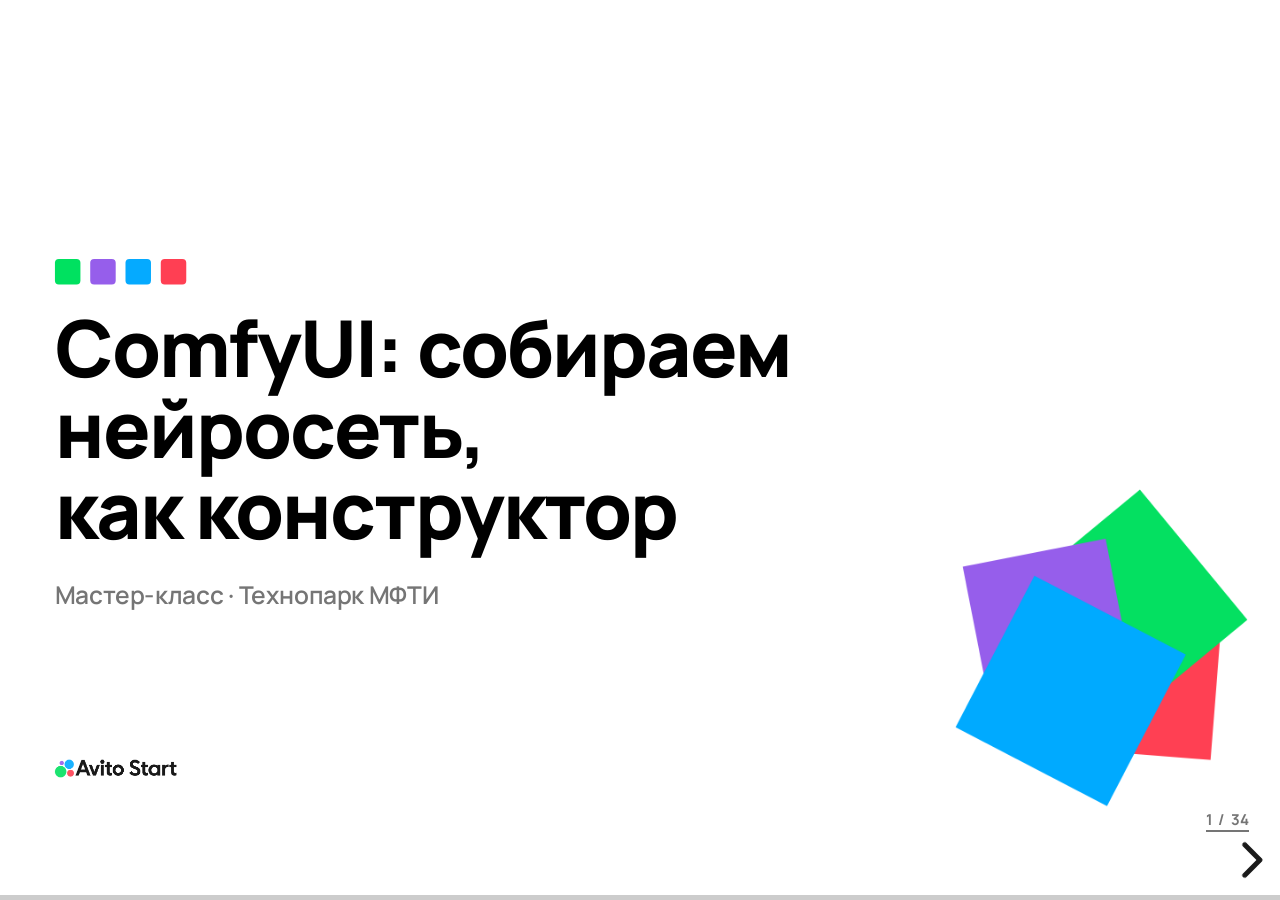
==== commit a51338a2: "update slides; update links" ====
--- a/presentation.html
+++ b/presentation.html
@@ -105,51 +105,187 @@
   </div>
 </section>
 
-<!-- 6-8. ПЛЕЙСХОЛДЕРЫ: блок про кружок по нейросетям -->
-
-<section class="placeholder">
-  <h2>Кружок по нейросетям &mdash; заголовок</h2>
-  <p class="lead muted">Слайд 1 из 3. Замени этот блок на присланные материалы.</p>
-  <div class="cards c3" style="flex:1 1 auto">
-    <div class="ph">Блок 1<br>текст или иконка</div>
-    <div class="ph">Блок 2<br>текст или иконка</div>
-    <div class="ph">Блок 3<br>текст или иконка</div>
-  </div>
-</section>
-
-<section class="placeholder">
-  <h2>Кружок по нейросетям &mdash; что изучаем</h2>
-  <div class="split" style="flex:1 1 auto">
-    <div class="ph grow">Сюда картинку<br>(скриншот, фото занятия, схема программы)</div>
-    <div>
-      <ul class="bullets">
-        <li class="muted">Пункт программы&nbsp;&mdash; заменить</li>
-        <li class="muted">Пункт программы&nbsp;&mdash; заменить</li>
-        <li class="muted">Пункт программы&nbsp;&mdash; заменить</li>
-        <li class="muted">Пункт программы&nbsp;&mdash; заменить</li>
-      </ul>
-    </div>
-  </div>
-</section>
-
-<section class="placeholder">
-  <h2>Кружок по нейросетям &mdash; как записаться</h2>
-  <p class="lead muted">Слайд 3 из 3. Сюда обычно ставят условия набора и QR&nbsp;на запись.</p>
-  <div class="split" style="flex:1 1 auto">
-    <div>
-      <ul class="bullets">
-        <li class="muted">Для кого и с какого класса</li>
-        <li class="muted">Когда и где проходят занятия</li>
-        <li class="muted">Что нужно знать заранее</li>
-      </ul>
-    </div>
-    <div class="ph grow">Сюда QR&nbsp;на запись<br>или ссылку</div>
-  </div>
-</section>
-
-<!-- 9. О чём поговорим -->
-<section>
-  <div class="deco" style="right:-10px;bottom:0;width:290px">
+<!-- 6. Программа ИИ-кружка: титул -->
+<section style="justify-content:center">
+  <h1>ИИ-кружок<br>от Авито</h1>
+  <p class="lead" style="max-width:540px">Работай с данными, обучай модели и решай
+  олимпиадные задачи вместе с&nbsp;действующими ML-инженерами
+  и&nbsp;специалистами по&nbsp;ИИ в&nbsp;Авито</p>
+  <div style="position:absolute;right:60px;top:50%;transform:translateY(-50%);width:400px;height:430px">
+    <img src="assets/program/img/image8.png" alt=""
+         style="width:100%;border:none;box-shadow:none;background:none;margin:0">
+    <span style="position:absolute;right:0;top:44px;background:var(--blue);padding:6px 16px;font-size:21px;font-weight:800;transform:rotate(-3deg)">Бесплатно</span>
+    <span style="position:absolute;left:-20px;top:200px;background:var(--red);padding:6px 16px;font-size:21px;font-weight:800;transform:rotate(-3deg)">Обучение до&nbsp;2-х лет</span>
+    <span style="position:absolute;left:-46px;bottom:70px;background:var(--green);padding:6px 16px;font-size:21px;font-weight:800;transform:rotate(2deg)">3&nbsp;школы-партнёра</span>
+  </div>
+</section>
+
+<!-- 7. Программа ИИ-кружка: что тебя ждёт -->
+<section>
+  <h2>Что тебя ждёт</h2>
+  <div class="cards c2">
+    <div class="card">
+      <img class="icon" src="assets/program/img/image6.png" alt="">
+      <div class="cap">Разбор решений с&nbsp;инженерами</div>
+      <div class="txt">Наши эксперты поделятся опытом и&nbsp;помогут разобраться с&nbsp;основными вопросами</div>
+    </div>
+    <div class="card">
+      <img class="icon" src="assets/program/img/image15.png" alt="">
+      <div class="cap">Защита своих решений</div>
+      <div class="txt">Объясняй ход мысли, сравнивай подходы и&nbsp;обсуждай решения с&nbsp;преподавателями и&nbsp;участниками</div>
+    </div>
+    <div class="card">
+      <img class="icon" src="assets/program/img/image12.png" alt="">
+      <div class="cap">Участие в&nbsp;сборах и&nbsp;интенсивах</div>
+      <div class="txt">Командные задачи и&nbsp;другие активности&nbsp;&mdash; чтобы больше практиковаться, общаться и&nbsp;заводить новых друзей</div>
+    </div>
+    <div class="card">
+      <img class="icon" src="assets/program/img/image11.png" alt="">
+      <div class="cap">Выход за&nbsp;рамки кружка</div>
+      <div class="txt">При поддержке Авито участники смогут ездить на&nbsp;олимпиады, конференции и&nbsp;другие мероприятия</div>
+    </div>
+  </div>
+</section>
+
+<!-- 8. Программа ИИ-кружка: кому подойдёт -->
+<section>
+  <h2>Подойдёт ученикам</h2>
+  <div class="split" style="align-items:center">
+    <div class="txtcol" style="display:flex;flex-direction:column;justify-content:center;gap:36px">
+      <div style="display:flex;gap:18px;align-items:flex-start">
+        <img src="assets/program/img/image6.png" alt=""
+             style="width:36px;margin:4px 0 0;border:none;box-shadow:none;background:none">
+        <div style="font-size:25px;font-weight:600;line-height:1.35">9&ndash;11 классов, желающим углубиться в&nbsp;машинное обучение</div>
+      </div>
+      <div style="display:flex;gap:18px;align-items:flex-start">
+        <img src="assets/program/img/image6.png" alt=""
+             style="width:36px;margin:4px 0 0;border:none;box-shadow:none;background:none">
+        <div style="font-size:25px;font-weight:600;line-height:1.35">Знакомым с&nbsp;Python, комбинаторикой и&nbsp;теорией вероятностей</div>
+      </div>
+      <div style="display:flex;gap:18px;align-items:flex-start">
+        <img src="assets/program/img/image6.png" alt=""
+             style="width:36px;margin:4px 0 0;border:none;box-shadow:none;background:none">
+        <div style="font-size:25px;font-weight:600;line-height:1.35">Интересующимся олимпиадами по&nbsp;ИИ</div>
+      </div>
+    </div>
+    <div class="pic"><img src="assets/program/img/image16.png" alt="Ученик за партой"></div>
+  </div>
+</section>
+
+<!-- 9. Программа ИИ-кружка: что узнаешь на занятиях -->
+<section>
+  <h2>Что узнаешь на&nbsp;занятиях</h2>
+  <div class="steps">
+    <div class="step" style="align-items:center">
+      <div class="n">1</div>
+      <div class="body"><div class="cap">Математика для&nbsp;ML</div>
+      <div class="txt">Производные, градиентный спуск и&nbsp;основы обучения моделей</div></div>
+    </div>
+    <div class="step" style="align-items:center">
+      <div class="n">2</div>
+      <div class="body"><div class="cap">Работа с&nbsp;данными</div>
+      <div class="txt">EDA, поиск закономерностей, очистка и&nbsp;подготовка датасетов</div></div>
+    </div>
+    <div class="step" style="align-items:center">
+      <div class="n">3</div>
+      <div class="body"><div class="cap">Классический ML</div>
+      <div class="txt">Регрессия, классификация, кластеризация, деревья решений и&nbsp;ансамбли</div></div>
+    </div>
+    <div class="step" style="align-items:center">
+      <div class="n">4</div>
+      <div class="body"><div class="cap">Нейросети</div>
+      <div class="txt">Механика нейросетей, PyTorch и&nbsp;первые модели</div></div>
+    </div>
+    <div class="step" style="align-items:center">
+      <div class="n">5</div>
+      <div class="body"><div class="cap">Современный ИИ</div>
+      <div class="txt">Компьютерное зрение, генерация контента и&nbsp;задачи продвинутого уровня</div></div>
+    </div>
+  </div>
+</section>
+
+<!-- 10. Программа ИИ-кружка: как проходит обучение -->
+<section>
+  <h2>Как проходит обучение</h2>
+  <div style="position:absolute;right:-70px;bottom:-130px;width:420px;height:420px;background:var(--blue-tint);transform:rotate(14deg)"></div>
+  <div style="position:absolute;right:10px;bottom:-70px;width:300px;height:300px;background:var(--blue);transform:rotate(14deg)"></div>
+  <div class="cards c3" style="position:relative">
+    <div class="card">
+      <div style="display:flex;gap:14px;align-items:center">
+        <div style="width:46px;height:46px;border-radius:9px;background:var(--green);display:flex;align-items:center;justify-content:center;font-size:23px;font-weight:800;flex:0 0 auto">1.</div>
+        <div class="cap">Бесплатно</div>
+      </div>
+      <div class="txt">Участие в&nbsp;ИИ-кружке бесплатное</div>
+    </div>
+    <div class="card">
+      <div style="display:flex;gap:14px;align-items:center">
+        <div style="width:46px;height:46px;border-radius:9px;background:var(--green);display:flex;align-items:center;justify-content:center;font-size:23px;font-weight:800;flex:0 0 auto">2.</div>
+        <div class="cap">Продолжительность</div>
+      </div>
+      <div class="txt">Для учеников 9&ndash;10 классов&nbsp;&mdash; 2&nbsp;учебных года, для 11-классников&nbsp;&mdash; 1&nbsp;год</div>
+    </div>
+    <div class="card">
+      <div style="display:flex;gap:14px;align-items:center">
+        <div style="width:46px;height:46px;border-radius:9px;background:var(--green);display:flex;align-items:center;justify-content:center;font-size:23px;font-weight:800;flex:0 0 auto">3.</div>
+        <div class="cap">6&ndash;7 часов в&nbsp;неделю</div>
+      </div>
+      <div class="txt">2&nbsp;занятия по&nbsp;1,5&nbsp;часа и&nbsp;3&ndash;4&nbsp;часа&nbsp;&mdash; на&nbsp;самостоятельную работу</div>
+    </div>
+    <div class="card">
+      <div style="display:flex;gap:14px;align-items:center">
+        <div style="width:46px;height:46px;border-radius:9px;background:var(--green);display:flex;align-items:center;justify-content:center;font-size:23px;font-weight:800;flex:0 0 auto">4.</div>
+        <div class="cap">Преимущественно очно</div>
+      </div>
+      <div class="txt">Занятия проходят в&nbsp;школах-партнёрах. Иногда встречаемся онлайн</div>
+    </div>
+    <div class="card">
+      <div style="display:flex;gap:14px;align-items:center">
+        <div style="width:46px;height:46px;border-radius:9px;background:var(--green);display:flex;align-items:center;justify-content:center;font-size:23px;font-weight:800;flex:0 0 auto">5.</div>
+        <div class="cap">Сборы и&nbsp;другие активности</div>
+      </div>
+      <div class="txt">Командные проекты, защита решений, много практики и&nbsp;встречи в&nbsp;офисе Авито</div>
+    </div>
+  </div>
+</section>
+
+<!-- 11. Программа ИИ-кружка: как попасть -->
+<section>
+  <h2>Как попасть?</h2>
+  <div class="split wide-left">
+    <div class="steps">
+      <div class="step" style="align-items:center">
+        <div class="n" style="background:var(--green);color:#000">1.</div>
+        <div class="body"><div class="cap">Подай заявку <span style="background:var(--green);padding:0 6px">до&nbsp;20&nbsp;сентября</span></div>
+        <div class="txt">Заполни анкету с&nbsp;указанием контактной информации и&nbsp;с&nbsp;навыками, где потребуется указать текущие знания</div></div>
+      </div>
+      <div class="step" style="align-items:center">
+        <div class="n" style="background:var(--red);color:#000">2.</div>
+        <div class="body"><div class="cap">Пройди тестирование <span style="background:var(--red);padding:0 6px">23&nbsp;сентября</span></div>
+        <div class="txt">Пройди очный тест по&nbsp;Python и&nbsp;математике в&nbsp;школе</div></div>
+      </div>
+      <div class="step" style="align-items:center">
+        <div class="n" style="background:#ffd21f;color:#000">3.</div>
+        <div class="body"><div class="cap">Получи приглашение на&nbsp;кружок <span style="background:#ffd21f;padding:0 6px">25&nbsp;сентября</span></div>
+        <div class="txt">Пригласим тех, кто успешно справился с&nbsp;тестом, или&nbsp;вернёмся с&nbsp;обратной связью</div></div>
+      </div>
+    </div>
+    <div class="pic">
+      <div style="position:relative;width:300px">
+        <div style="position:absolute;inset:-30px;background:var(--blue);transform:rotate(5deg)"></div>
+        <div style="position:absolute;inset:-22px;background:var(--blue-tint);transform:rotate(-2deg)"></div>
+        <img src="assets/program/img/image14.png" alt="QR-код для подачи заявки"
+             style="position:relative;display:block;width:100%;padding:16px;background:#fff;border:none;box-shadow:none;margin:0">
+        <div style="position:relative;text-align:center;margin-top:16px">
+          <span style="display:inline-block;background:var(--red);font-size:19px;font-weight:800;padding:8px 24px">Подать заявку</span>
+        </div>
+      </div>
+    </div>
+  </div>
+</section>
+
+<!-- 12. О чём поговорим -->
+<section>
+  <div class="deco" style="right:-10px;bottom:0;width:580px">
     <img src="assets/template/person-jump.png" alt="">
   </div>
   <h2>О чём поговорим</h2>
@@ -177,7 +313,7 @@
      КАК УЧИТСЯ МОДЕЛЬ
      ====================================================================== -->
 
-<!-- 10. Схема обучения -->
+<!-- 13. Схема обучения -->
 <section>
   <h2>Что происходит при обучении</h2>
   <svg class="diagram" viewBox="0 0 1200 470" preserveAspectRatio="xMidYMid meet"
@@ -225,6 +361,8 @@
 
     <rect x="575" y="300" width="190" height="90" rx="12" fill="#000000"/>
     <text class="lbl lbl-w" x="670" y="353">Ошибка</text>
+    <text class="sub" x="915" y="338">L = (1/n)·Σ(y − ŷ)²</text>
+    <text class="sub" x="915" y="362">функция ошибки</text>
 
     <path class="flow" d="M266,345 H324" marker-end="url(#ah)"/>
     <path class="flow" d="M526,345 H569" marker-end="url(#ah)"/>
@@ -236,12 +374,16 @@
     <!-- ошибка возвращается в генератор -->
     <path class="back" d="M670,294 V136" marker-end="url(#ahr)"/>
     <text class="note" x="692" y="222">подкрутить веса</text>
+    <text class="note" x="692" y="250">w ← w − η·∂L/∂w</text>
   </svg>
   <aside class="notes">
     Генератор рисует, критик отличает настоящее от нарисованного, ошибка возвращается
     и чуть-чуть двигает веса. Ровно тот же спуск, что был на демо.
     Text Encoder — где живёт промпт: слова превращаются в эмбеддинг, набор чисел.
     VAE — то, что переводит внутреннее представление в обычные пиксели.
+    Формулы для любопытных: L — средняя квадратичная ошибка между ответом модели ŷ
+    и настоящим y; обновление весов — движение против градиента, η — тот самый
+    размер шага из демо.
   </aside>
 </section>
 
@@ -249,7 +391,7 @@
      COMFYUI: НОДЫ И ПРОВОДА
      ====================================================================== -->
 
-<!-- 11. Разделитель 01 -->
+<!-- 14. Разделитель 01 -->
 <section class="divider invert" data-background-color="#000000">
   <div class="band" style="background:var(--purple)">
     <h2>ComfyUI:<br>ноды и провода</h2>
@@ -257,7 +399,7 @@
   <div class="sectionno" style="background:var(--green);color:#000">01</div>
 </section>
 
-<!-- 12. Нода -->
+<!-- 15. Нода -->
 <section>
   <h2>Нода</h2>
   <div class="split wide-left">
@@ -276,7 +418,7 @@
   </aside>
 </section>
 
-<!-- 13. Провода -->
+<!-- 16. Провода -->
 <section>
   <h2>Провода</h2>
   <div class="split wide-left">
@@ -295,7 +437,7 @@
   </aside>
 </section>
 
-<!-- 14. Весь воркфлоу -->
+<!-- 17. Весь воркфлоу -->
 <section class="figure-full invert" data-background-color="#1e1e1e">
   <img src="ComfyUI_Workflows/screenshots/meme_generation_workflow.png"
        alt="Полный воркфлоу генерации мема в ComfyUI">
@@ -305,7 +447,7 @@
   </aside>
 </section>
 
-<!-- 15. Что внутри модели -->
+<!-- 18. Что внутри модели -->
 <section>
   <h2>Что внутри модели</h2>
   <div class="cards c3">
@@ -332,7 +474,7 @@
   </aside>
 </section>
 
-<!-- 16. Откуда берутся модели -->
+<!-- 19. Откуда берутся модели -->
 <section>
   <h2>Откуда берутся модели</h2>
   <div class="split wide-right">
@@ -342,8 +484,14 @@
         <li>Качаются с <b>HuggingFace</b></li>
         <li>Каждый файл&nbsp;&mdash; в свою папку</li>
       </ul>
+      <div style="margin-top:26px;font-size:16px;line-height:1.6">
+        Основной файл модели:<br>
+        <a href="https://huggingface.co/black-forest-labs/FLUX.2-klein-4b-fp8/tree/main"><code>flux-2-klein-4b-fp8.safetensors</code></a><br>
+        Остальные файлы:<br>
+        <a href="https://huggingface.co/Comfy-Org/vae-text-encorder-for-flux-klein-4b"><code>Comfy-Org/vae-text-encorder-for-flux-klein-4b</code></a>
+      </div>
       <img src="assets/hf-logo-with-title.png" alt="HuggingFace"
-           style="width:220px;margin-top:30px;border:none;box-shadow:none;background:none">
+           style="width:220px;margin-top:26px;border:none;box-shadow:none;background:none">
     </div>
     <div class="pic"><img src="ComfyUI_Workflows/screenshots/markdown_with_install_instructions.png"
                           alt="Ссылки на модели и структура папок ComfyUI"></div>
@@ -354,7 +502,7 @@
   </aside>
 </section>
 
-<!-- 17. Сабграф -->
+<!-- 20. Сабграф -->
 <section>
   <h2>Сабграф</h2>
   <div class="split wide-left">
@@ -372,7 +520,7 @@
   </aside>
 </section>
 
-<!-- 18. Как поставить себе домой -->
+<!-- 21. Как поставить себе домой -->
 <section>
   <h2>Как поставить себе домой</h2>
   <div class="split wide-left">
@@ -401,7 +549,7 @@
      ДЕМО
      ====================================================================== -->
 
-<!-- 19. Переход к демо -->
+<!-- 22. Переход к демо -->
 <section class="hero invert" data-background-color="#000000">
   <div class="deco" style="right:60px;bottom:60px;width:230px">
     <img src="assets/template/play.png" alt="">
@@ -412,7 +560,7 @@
   </aside>
 </section>
 
-<!-- 20. Что происходит на демо -->
+<!-- 23. Что происходит на демо -->
 <section>
   <h2>Что сейчас на экране</h2>
   <div class="steps">
@@ -448,7 +596,7 @@
      СТРАНИЦА МАНГИ
      ====================================================================== -->
 
-<!-- 21. Разделитель 02 -->
+<!-- 24. Разделитель 02 -->
 <section class="divider invert" data-background-color="#000000">
   <div class="band" style="background:var(--blue)">
     <h2>А теперь &mdash;<br>целая страница манги</h2>
@@ -456,7 +604,7 @@
   <div class="sectionno" style="background:var(--red)">02</div>
 </section>
 
-<!-- 22. Результат -->
+<!-- 25. Результат -->
 <section class="figure-full">
   <img src="assets/final_page.png" alt="Готовая страница манги, собранная в ComfyUI">
   <div class="figcap left">1440 &times; 2032</div>
@@ -466,7 +614,7 @@
   </aside>
 </section>
 
-<!-- 23. Из чего собрана -->
+<!-- 26. Из чего собрана -->
 <section>
   <h2>Из чего она собрана</h2>
   <div class="timeline">
@@ -493,7 +641,7 @@
   </div>
 </section>
 
-<!-- 24. Приём 1: Canny -->
+<!-- 27. Приём 1: Canny -->
 <section>
   <h2>Приём 1: поза с фотографии</h2>
   <div class="split wide-left">
@@ -512,7 +660,7 @@
   </aside>
 </section>
 
-<!-- 25. Приём 2: кроп лиц -->
+<!-- 28. Приём 2: кроп лиц -->
 <section>
   <h2>Приём 2: лицо отдельно от рук</h2>
   <div class="split wide-left">
@@ -531,7 +679,7 @@
   </aside>
 </section>
 
-<!-- 26. Приём 3: баблы -->
+<!-- 29. Приём 3: баблы -->
 <section>
   <h2>Приём 3: баблы вторым проходом</h2>
   <div class="split">
@@ -552,7 +700,7 @@
   </aside>
 </section>
 
-<!-- 27. Приём 4: сборка -->
+<!-- 30. Приём 4: сборка -->
 <section>
   <h2>Приём 4: сборка страницы</h2>
   <div class="split wide-left">
@@ -571,7 +719,7 @@
   </aside>
 </section>
 
-<!-- 28. 5 против 40 -->
+<!-- 31. 5 против 40 -->
 <section>
   <h2>Мем и страница манги</h2>
   <div class="duo">
@@ -591,7 +739,7 @@
   </aside>
 </section>
 
-<!-- 29. Честно про время -->
+<!-- 32. Честно про время -->
 <section class="hero">
   <div class="deco" style="right:-20px;bottom:-10px;width:430px">
     <img src="assets/template/person-tired.png" alt="">
@@ -608,7 +756,7 @@
      ФИНАЛ
      ====================================================================== -->
 
-<!-- 30. Границы -->
+<!-- 33. Границы -->
 <section>
   <h2>Честно о границах</h2>
   <div class="compare">
@@ -635,7 +783,7 @@
   </aside>
 </section>
 
-<!-- 31. Q&A + QR -->
+<!-- 34. Q&A + QR -->
 <section class="qa">
   <img class="qa-img" src="assets/template/qa.png" alt="Q&amp;A">
   <div class="qr">
--- a/presentation/css/avito-start.css
+++ b/presentation/css/avito-start.css
@@ -804,7 +804,7 @@
   display: grid;
   grid-template-columns: 1.15fr 1fr;
   gap: 32px;
-  align-items: stretch;
+  align-items: center;
   min-height: 0;
 }
 
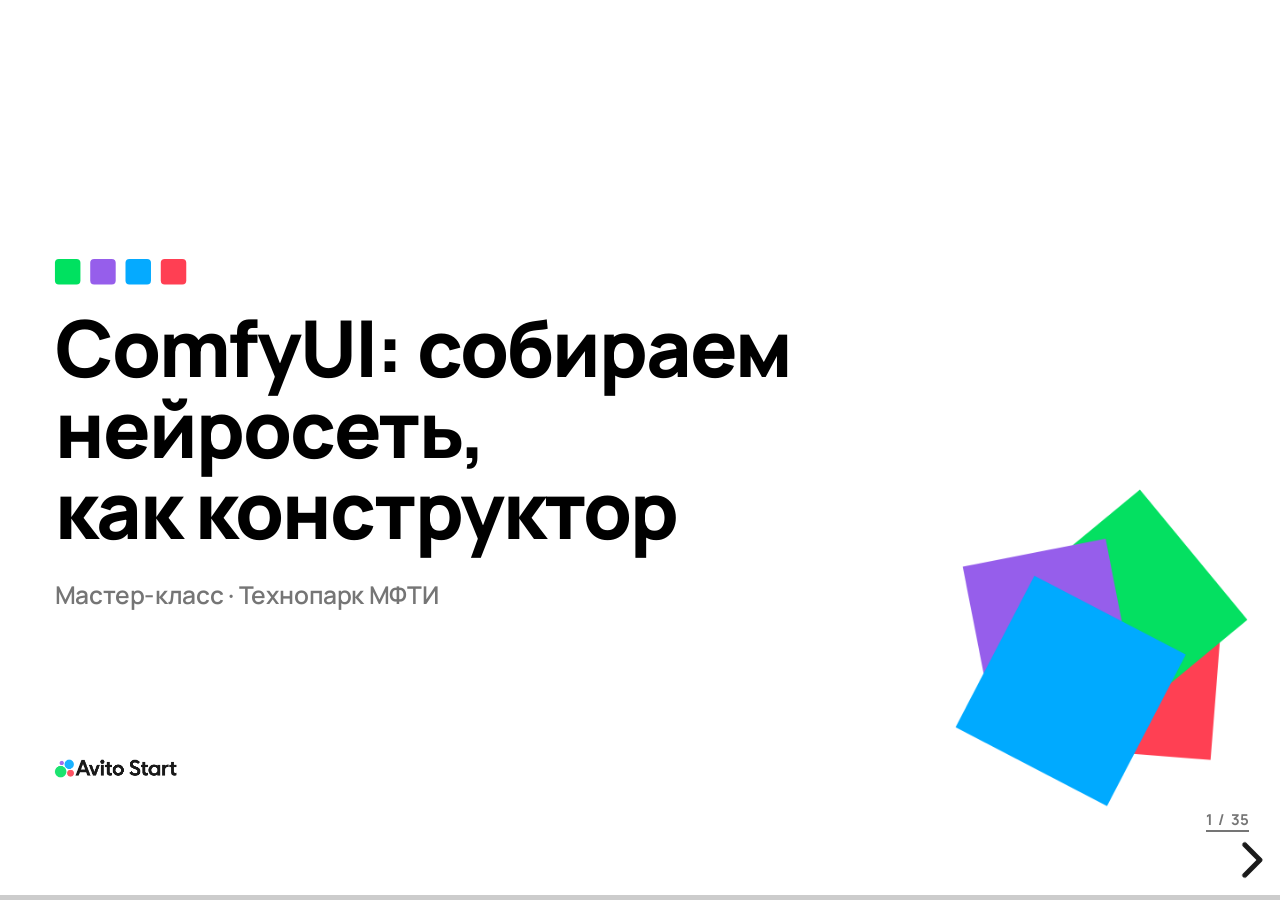
==== commit 8cd6232d: "update slides" ====
--- a/presentation.html
+++ b/presentation.html
@@ -399,11 +399,60 @@
   <div class="sectionno" style="background:var(--green);color:#000">01</div>
 </section>
 
-<!-- 15. Нода -->
-<section>
-  <h2>Нода</h2>
+<!-- 15. Что такое ComfyUI -->
+<section>
+  <h2>Что такое ComfyUI</h2>
+  <div class="split wide-right">
+    <div class="txtcol" style="display:flex;flex-direction:column;justify-content:center;align-items:center">
+      <ul class="bullets">
+        <li style="font-size:19px">Открытый интерфейс к&nbsp;генеративным моделям&nbsp;&mdash; Flux, Stable Diffusion и&nbsp;другим</li>
+        <li style="font-size:19px">Работает локально: картинки никуда не&nbsp;уходят</li>
+        <li style="font-size:19px">Воркфлоу&nbsp;&mdash; обычный <code>.json</code>: перетащил файл&nbsp;&mdash; схема собралась</li>
+        <li style="font-size:19px">Бесплатно, без&nbsp;подписок и&nbsp;лимитов</li>
+      </ul>
+    </div>
+    <div class="pic"><img src="assets/comfyui_preview.jpg" alt="Сайт ComfyUI — каталог воркфлоу"
+         style="max-height:590px"></div>
+  </div>
+  <aside class="notes">
+    Одним абзацем: ComfyUI — это программа на компьютере, которая умеет рисовать
+    через локально установленные модели. Главная фишка — воркфлоу как файл:
+    чужую схему можно открыть у себя одним перетаскиванием.
+  </aside>
+</section>
+
+<!-- 16. Как поставить себе домой -->
+<section>
+  <h2>Как поставить себе домой</h2>
+  <div style="display:grid;grid-template-columns:1fr 1.1fr;gap:32px;align-items:center;flex:1 1 auto;min-height:0">
+    <div class="txtcol" style="display:flex;flex-direction:column;justify-content:center;align-items:center;gap:30px">
+      <ul class="bullets">
+        <li><b>Stability Matrix</b> сам скачает ComfyUI</li>
+        <li>Внутри ComfyUI&nbsp;&mdash; <b>Manager</b> для моделей</li>
+        <li>Всё считается на своей видеокарте</li>
+      </ul>
+      <div class="qr stack" style="align-items:center">
+        <div class="code" data-qr="pagesUrl" style="width:170px;height:170px;transform:none"></div>
+        <div class="cap" style="text-align:center">
+          Инструкция и оба воркфлоу
+          <span class="url" data-url="pagesUrl"></span>
+        </div>
+      </div>
+    </div>
+    <div class="pic"><img src="assets/stability-matrix.png" alt="Stability Matrix предлагает выбрать интерфейс — среди них ComfyUI"
+         style="max-height:590px"></div>
+  </div>
+  <aside class="notes">
+    Бесплатно, без подписок и лимитов. Картинки никуда не уходят — всё локально.
+    Сказать про требования: видеокарта NVIDIA, 8 ГБ видеопамяти хватит для модели 4B.
+  </aside>
+</section>
+
+<!-- 17. Узел -->
+<section>
+  <h2>Узел</h2>
   <div class="split wide-left">
-    <div class="pic"><img src="assets/crop_node.png" alt="Крупный план ноды «Загрузить изображение»"></div>
+    <div class="pic"><img src="assets/crop_node.png" alt="Крупный план узла «Загрузить изображение»"></div>
     <div class="txtcol">
       <ul class="bullets tight">
         <li>Название</li>
@@ -413,31 +462,30 @@
     </div>
   </div>
   <aside class="notes">
-    Одна нода — одно действие. Эта просто открывает картинку с диска.
+    Один узел — одно действие. Этот просто открывает картинку с диска.
     Показать пальцем: заголовок, крутилки, точки по бокам.
   </aside>
 </section>
 
-<!-- 16. Провода -->
+<!-- 18. Провода -->
 <section>
   <h2>Провода</h2>
   <div class="split wide-left">
-    <div class="pic"><img src="assets/crop_wires.png" alt="Провода между нодами в ComfyUI"></div>
+    <div class="pic"><img src="assets/crop_wires.png" alt="Провода между узлами в ComfyUI"></div>
     <div class="txtcol">
       <ul class="bullets tight">
-        <li>Цвет&nbsp;&mdash; это тип данных</li>
-        <li>Картинка, текст, модель</li>
-        <li>Не тот тип&nbsp;&mdash; не соединится</li>
-      </ul>
-    </div>
-  </div>
-  <aside class="notes">
-    Показать, как тянется провод. Попробовать воткнуть картинку в текстовый вход —
-    ComfyUI не даст. Это и есть защита от ошибок.
-  </aside>
-</section>
-
-<!-- 17. Весь воркфлоу -->
+        <li>Связывают данные между узлами</li>
+        <li>Одни и те же данные можно направить во&nbsp;множество узлов одновременно</li>
+      </ul>
+    </div>
+  </div>
+  <aside class="notes">
+    Показать, как тянется провод и как один выход разводится на несколько узлов.
+    Данные при этом не «расходуются» — картинка может пойти и в превью, и в следующую ноду.
+  </aside>
+</section>
+
+<!-- 19. Весь воркфлоу -->
 <section class="figure-full invert" data-background-color="#1e1e1e">
   <img src="ComfyUI_Workflows/screenshots/meme_generation_workflow.png"
        alt="Полный воркфлоу генерации мема в ComfyUI">
@@ -447,7 +495,7 @@
   </aside>
 </section>
 
-<!-- 18. Что внутри модели -->
+<!-- 20. Что внутри модели -->
 <section>
   <h2>Что внутри модели</h2>
   <div class="cards c3">
@@ -474,7 +522,7 @@
   </aside>
 </section>
 
-<!-- 19. Откуда берутся модели -->
+<!-- 21. Откуда берутся модели -->
 <section>
   <h2>Откуда берутся модели</h2>
   <div class="split wide-right">
@@ -502,7 +550,7 @@
   </aside>
 </section>
 
-<!-- 20. Сабграф -->
+<!-- 22. Сабграф -->
 <section>
   <h2>Сабграф</h2>
   <div class="split wide-left">
@@ -520,36 +568,11 @@
   </aside>
 </section>
 
-<!-- 21. Как поставить себе домой -->
-<section>
-  <h2>Как поставить себе домой</h2>
-  <div class="split wide-left">
-    <div class="txtcol">
-      <ul class="bullets">
-        <li><b>Stability Matrix</b> сам скачает ComfyUI</li>
-        <li>Внутри ComfyUI&nbsp;&mdash; <b>Manager</b> для моделей</li>
-        <li>Всё считается на своей видеокарте</li>
-      </ul>
-    </div>
-    <div class="qr stack">
-      <div class="code" data-qr="pagesUrl"></div>
-      <div class="cap">
-        Инструкция и оба воркфлоу
-        <span class="url" data-url="pagesUrl"></span>
-      </div>
-    </div>
-  </div>
-  <aside class="notes">
-    Бесплатно, без подписок и лимитов. Картинки никуда не уходят — всё локально.
-    Сказать про требования: видеокарта NVIDIA, 8 ГБ видеопамяти хватит для модели 4B.
-  </aside>
-</section>
-
 <!-- ======================================================================
      ДЕМО
      ====================================================================== -->
 
-<!-- 22. Переход к демо -->
+<!-- 23. Переход к демо -->
 <section class="hero invert" data-background-color="#000000">
   <div class="deco" style="right:60px;bottom:60px;width:230px">
     <img src="assets/template/play.png" alt="">
@@ -560,7 +583,7 @@
   </aside>
 </section>
 
-<!-- 23. Что происходит на демо -->
+<!-- 24. Что происходит на демо -->
 <section>
   <h2>Что сейчас на экране</h2>
   <div class="steps">
@@ -596,7 +619,7 @@
      СТРАНИЦА МАНГИ
      ====================================================================== -->
 
-<!-- 24. Разделитель 02 -->
+<!-- 25. Разделитель 02 -->
 <section class="divider invert" data-background-color="#000000">
   <div class="band" style="background:var(--blue)">
     <h2>А теперь &mdash;<br>целая страница манги</h2>
@@ -604,7 +627,7 @@
   <div class="sectionno" style="background:var(--red)">02</div>
 </section>
 
-<!-- 25. Результат -->
+<!-- 26. Результат -->
 <section class="figure-full">
   <img src="assets/final_page.png" alt="Готовая страница манги, собранная в ComfyUI">
   <div class="figcap left">1440 &times; 2032</div>
@@ -614,7 +637,7 @@
   </aside>
 </section>
 
-<!-- 26. Из чего собрана -->
+<!-- 27. Из чего собрана -->
 <section>
   <h2>Из чего она собрана</h2>
   <div class="timeline">
@@ -630,7 +653,7 @@
     </div>
     <div class="step">
       <div class="n">03</div>
-      <div class="cap">Баблы</div>
+      <div class="cap">Реплики</div>
       <div class="txt">Вторым проходом</div>
     </div>
     <div class="step">
@@ -641,7 +664,7 @@
   </div>
 </section>
 
-<!-- 27. Приём 1: Canny -->
+<!-- 28. Приём 1: Canny -->
 <section>
   <h2>Приём 1: поза с фотографии</h2>
   <div class="split wide-left">
@@ -660,7 +683,7 @@
   </aside>
 </section>
 
-<!-- 28. Приём 2: кроп лиц -->
+<!-- 29. Приём 2: кроп лиц -->
 <section>
   <h2>Приём 2: лицо отдельно от рук</h2>
   <div class="split wide-left">
@@ -679,12 +702,12 @@
   </aside>
 </section>
 
-<!-- 29. Приём 3: баблы -->
-<section>
-  <h2>Приём 3: баблы вторым проходом</h2>
+<!-- 30. Приём 3: реплики -->
+<section>
+  <h2>Приём 3: реплики вторым проходом</h2>
   <div class="split">
     <div class="pic"><img src="ComfyUI_Workflows/screenshots/text_bubbles_pipeline.png"
-                          alt="Пайплайн: на готовый кадр дорисовывается речевой бабл"></div>
+                          alt="Пайплайн: на готовый кадр дорисовывается речевая реплика"></div>
     <div class="txtcol">
       <ul class="bullets tight">
         <li>Сначала чистый кадр</li>
@@ -695,12 +718,12 @@
     </div>
   </div>
   <aside class="notes">
-    За один проход модель почти всегда пишет в бабле абракадабру.
+    За один проход модель почти всегда пишет в реплике абракадабру.
     Вторым проходом текст задаётся дословно, и кадр не портится.
   </aside>
 </section>
 
-<!-- 30. Приём 4: сборка -->
+<!-- 31. Приём 4: сборка -->
 <section>
   <h2>Приём 4: сборка страницы</h2>
   <div class="split wide-left">
@@ -719,7 +742,7 @@
   </aside>
 </section>
 
-<!-- 31. 5 против 40 -->
+<!-- 32. 5 против 40 -->
 <section>
   <h2>Мем и страница манги</h2>
   <div class="duo">
@@ -739,7 +762,7 @@
   </aside>
 </section>
 
-<!-- 32. Честно про время -->
+<!-- 33. Честно про время -->
 <section class="hero">
   <div class="deco" style="right:-20px;bottom:-10px;width:430px">
     <img src="assets/template/person-tired.png" alt="">
@@ -756,7 +779,7 @@
      ФИНАЛ
      ====================================================================== -->
 
-<!-- 33. Границы -->
+<!-- 34. Границы -->
 <section>
   <h2>Честно о границах</h2>
   <div class="compare">
@@ -783,7 +806,7 @@
   </aside>
 </section>
 
-<!-- 34. Q&A + QR -->
+<!-- 35. Q&A + QR -->
 <section class="qa">
   <img class="qa-img" src="assets/template/qa.png" alt="Q&amp;A">
   <div class="qr">
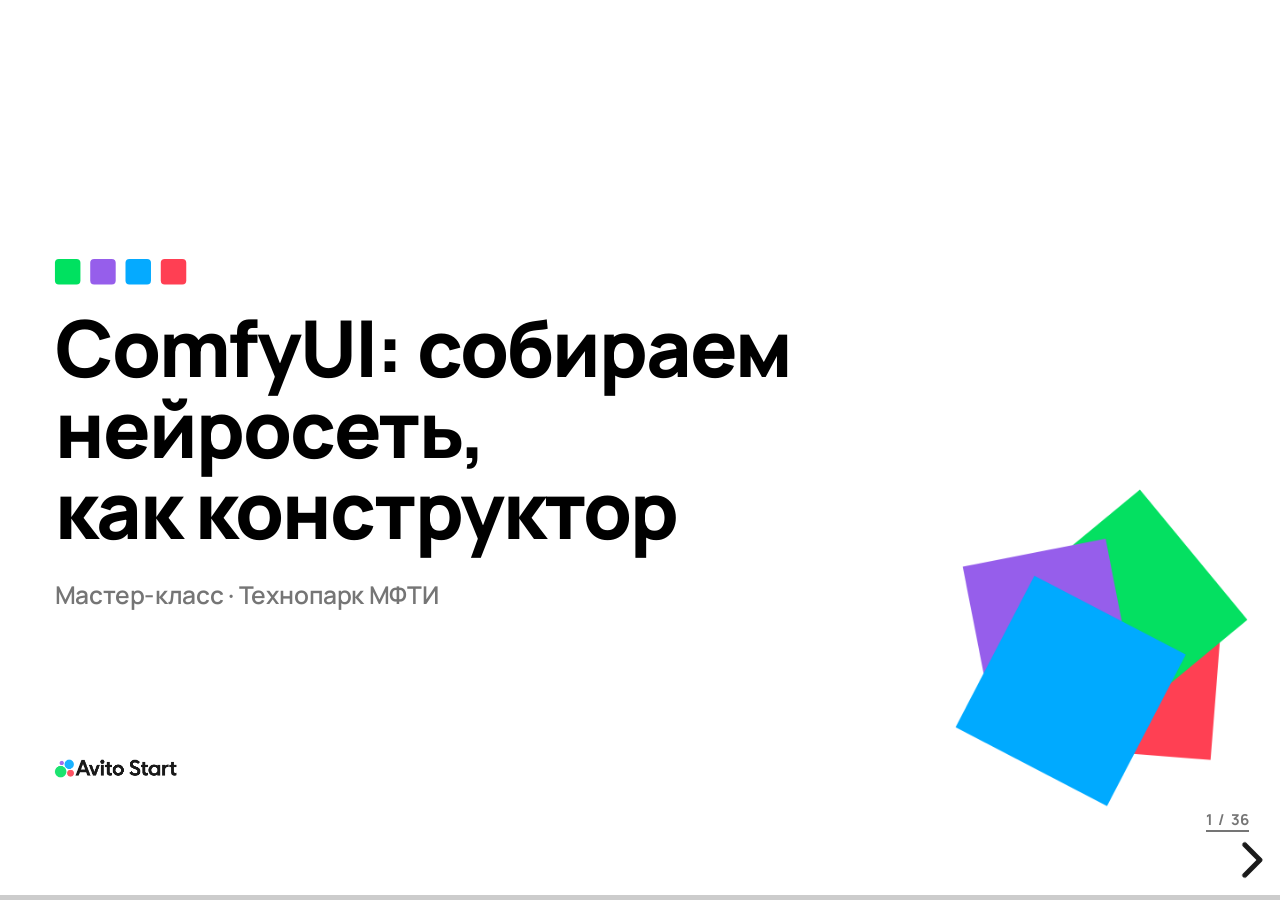
==== commit b102d474: "update slides & landing" ====
--- a/presentation.html
+++ b/presentation.html
@@ -85,29 +85,9 @@
   </aside>
 </section>
 
-<!-- 5. Спикер -->
-<!-- TODO: подставить имя, должность и факты о себе -->
-<section>
-  <h2>Кто это рассказывает</h2>
-  <div class="speaker">
-    <div class="photo">
-      <img src="assets/me2026.jpg" alt="Фотография спикера">
-    </div>
-    <div>
-      <div class="role">ДОЛЖНОСТЬ / КОМПАНИЯ / КОМАНДА</div>
-      <div class="facts">
-        <div class="fact"><span class="chip green"></span><span class="txt">Имя Фамилия</span></div>
-        <div class="fact"><span class="chip purple"></span><span class="txt">Чем занимаюсь каждый день</span></div>
-        <div class="fact"><span class="chip blue"></span><span class="txt">Что делал с генеративными моделями</span></div>
-        <div class="fact"><span class="chip red"></span><span class="txt">Несерьёзный факт, без которого никак</span></div>
-      </div>
-    </div>
-  </div>
-</section>
-
 <!-- 6. Программа ИИ-кружка: титул -->
 <section style="justify-content:center">
-  <h1>ИИ-кружок<br>от Авито</h1>
+  <h1 style="margin-bottom:64px">ИИ-кружок<br>от Авито</h1>
   <p class="lead" style="max-width:540px">Работай с данными, обучай модели и решай
   олимпиадные задачи вместе с&nbsp;действующими ML-инженерами
   и&nbsp;специалистами по&nbsp;ИИ в&nbsp;Авито</p>
@@ -283,6 +263,25 @@
   </div>
 </section>
 
+<!-- 5. Спикер -->
+<section>
+  <h2>Кто это рассказывает</h2>
+  <div class="speaker">
+    <div>
+      <div class="role">Бэкенд-разработчик на golang &middot; Инфраструктура Авито</div>
+      <div class="facts">
+        <div class="fact"><span class="chip green"></span><span class="txt">Иванин Виталий</span></div>
+        <div class="fact"><span class="chip purple"></span><span class="txt">Окончил магистратуру МФТИ на ФПМИ, кафедра компьютерной лингвистики, в 2022 году</span></div>
+        <div class="fact"><span class="chip blue"></span><span class="txt">Активно применяю ИИ в работе, pet-проектах и хобби</span></div>
+        <div class="fact"><span class="chip red"></span><span class="txt">А ещё я фанат хороших книг, манги, аниме и мастер по D&amp;D — для своих партий применяю, в том числе, генеративные модели</span></div>
+      </div>
+    </div>
+    <div class="photo">
+      <img src="assets/me2026.jpg" alt="Фотография спикера: Иванин Виталий">
+    </div>
+  </div>
+</section>
+
 <!-- 12. О чём поговорим -->
 <section>
   <div class="deco" style="right:-10px;bottom:0;width:580px">
@@ -296,7 +295,7 @@
     </div>
     <div class="row">
       <div class="n">2.</div>
-      <div class="txt"><b>ComfyUI</b>: ноды и провода</div>
+      <div class="txt"><b>ComfyUI</b>: вершины и рёбра графа</div>
     </div>
     <div class="row">
       <div class="n">3.</div>
@@ -388,13 +387,13 @@
 </section>
 
 <!-- ======================================================================
-     COMFYUI: НОДЫ И ПРОВОДА
+     COMFYUI: ВЕРШИНЫ И РЁБРА ГРАФА
      ====================================================================== -->
 
 <!-- 14. Разделитель 01 -->
 <section class="divider invert" data-background-color="#000000">
   <div class="band" style="background:var(--purple)">
-    <h2>ComfyUI:<br>ноды и провода</h2>
+    <h2>ComfyUI:<br>вершины и рёбра графа</h2>
   </div>
   <div class="sectionno" style="background:var(--green);color:#000">01</div>
 </section>
@@ -448,11 +447,105 @@
   </aside>
 </section>
 
-<!-- 17. Узел -->
-<section>
-  <h2>Узел</h2>
+<!-- 16.5 Графы обработки данных -->
+<section>
+  <h2>Графы обработки данных в Comfy UI</h2>
+  <svg viewBox="0 0 1200 540" style="width:100%;height:auto" role="img"
+       aria-label="Схема графа воркфлоу: картинка и текст проходят через TextEncoder, Diffusion Model и VAE, результат показывается на экране">
+    <defs>
+      <marker id="wf-arr" viewBox="0 0 10 10" refX="9" refY="5" markerWidth="7" markerHeight="7" orient="auto-start-reverse">
+        <path d="M0,0 L10,5 L0,10 z" fill="#000"/>
+      </marker>
+    </defs>
+
+    <!-- рёбра -->
+    <g fill="none" stroke="#000" stroke-width="3">
+      <path d="M240,103 C420,103 480,83 642,83" marker-end="url(#wf-arr)"/>
+      <path d="M757,128 C757,180 760,200 760,232" marker-end="url(#wf-arr)"/>
+      <path d="M240,433 L322,433" marker-end="url(#wf-arr)"/>
+      <path d="M432,390 C432,330 520,292 638,292" marker-end="url(#wf-arr)"/>
+      <path d="M880,272 C950,245 930,150 818,128" marker-end="url(#wf-arr)"/>
+      <path d="M865,83 C1000,83 1068,160 1068,239" marker-end="url(#wf-arr)"/>
+    </g>
+    <g font-size="16" font-weight="600" fill="#757575"
+       style="paint-order:stroke;stroke:#fff;stroke-width:8;stroke-linejoin:round">
+      <text x="400" y="78">пиксели</text>
+      <text x="744" y="185" text-anchor="end">числовое представление</text>
+      <text x="468" y="300">условия</text>
+      <text x="975" y="135">пиксели</text>
+    </g>
+
+    <!-- порт-точки -->
+    <g fill="#fff" stroke="#000" stroke-width="2.5">
+      <circle cx="240" cy="103" r="6"/>
+      <circle cx="650" cy="83" r="6"/>
+      <circle cx="757" cy="126" r="6"/>
+      <circle cx="760" cy="235" r="6"/>
+      <circle cx="240" cy="433" r="6"/>
+      <circle cx="325" cy="433" r="6"/>
+      <circle cx="432" cy="390" r="6"/>
+      <circle cx="640" cy="292" r="6"/>
+      <circle cx="880" cy="272" r="6"/>
+      <circle cx="815" cy="126" r="6"/>
+      <circle cx="865" cy="83" r="6"/>
+      <circle cx="1070" cy="242" r="6"/>
+    </g>
+
+    <!-- вершины: заголовок-цветная плашка + тело -->
+    <g font-family="Manrope, 'Segoe UI', sans-serif">
+      <g transform="translate(25,60)">
+        <rect width="215" height="86" rx="14" fill="#fff" stroke="#000" stroke-width="3"/>
+        <path d="M0,14 a14,14 0 0 1 14,-14 h187 a14,14 0 0 1 14,14 v22 h-215 z" fill="#00e160"/>
+        <text x="107" y="24" text-anchor="middle" font-size="17" font-weight="800" fill="#000">Загрузи картинку</text>
+        <text x="107" y="62" text-anchor="middle" font-size="15" font-weight="500" fill="#757575">image</text>
+      </g>
+      <g transform="translate(25,390)">
+        <rect width="215" height="86" rx="14" fill="#fff" stroke="#000" stroke-width="3"/>
+        <path d="M0,14 a14,14 0 0 1 14,-14 h187 a14,14 0 0 1 14,14 v22 h-215 z" fill="#05aaff"/>
+        <text x="107" y="24" text-anchor="middle" font-size="17" font-weight="800" fill="#000">Загрузи текст</text>
+        <text x="107" y="62" text-anchor="middle" font-size="15" font-weight="500" fill="#757575">prompt</text>
+      </g>
+      <g transform="translate(325,390)">
+        <rect width="215" height="86" rx="14" fill="#fff" stroke="#000" stroke-width="3"/>
+        <path d="M0,14 a14,14 0 0 1 14,-14 h187 a14,14 0 0 1 14,14 v22 h-215 z" fill="#965eeb"/>
+        <text x="107" y="24" text-anchor="middle" font-size="17" font-weight="800" fill="#000">Примени TextEncoder</text>
+        <text x="107" y="62" text-anchor="middle" font-size="15" font-weight="500" fill="#757575">текст &rarr; условия</text>
+      </g>
+      <g transform="translate(640,235)">
+        <rect width="240" height="100" rx="14" fill="#fff" stroke="#000" stroke-width="3"/>
+        <path d="M0,14 a14,14 0 0 1 14,-14 h212 a14,14 0 0 1 14,14 v22 h-240 z" fill="#ff3f53"/>
+        <text x="120" y="24" text-anchor="middle" font-size="17" font-weight="800" fill="#000">Примени Diffusion Model</text>
+        <text x="120" y="56" text-anchor="middle" font-size="15" font-weight="500" fill="#757575">шум + условия &rarr;</text>
+        <text x="120" y="76" text-anchor="middle" font-size="15" font-weight="500" fill="#757575">числовое представление</text>
+      </g>
+      <g transform="translate(650,40)">
+        <rect width="215" height="86" rx="14" fill="#fff" stroke="#000" stroke-width="3"/>
+        <path d="M0,14 a14,14 0 0 1 14,-14 h187 a14,14 0 0 1 14,14 v22 h-215 z" fill="#965eeb"/>
+        <text x="107" y="24" text-anchor="middle" font-size="17" font-weight="800" fill="#000">Примени VAE</text>
+        <text x="107" y="54" text-anchor="middle" font-size="15" font-weight="500" fill="#757575">пиксели &harr;</text>
+        <text x="107" y="73" text-anchor="middle" font-size="15" font-weight="500" fill="#757575">числовое представление</text>
+      </g>
+      <g transform="translate(955,242)">
+        <rect width="220" height="86" rx="14" fill="#fff" stroke="#000" stroke-width="3"/>
+        <path d="M0,14 a14,14 0 0 1 14,-14 h192 a14,14 0 0 1 14,14 v22 h-220 z" fill="#00e160"/>
+        <text x="110" y="24" text-anchor="middle" font-size="17" font-weight="800" fill="#000">Покажи изображение</text>
+        <text x="110" y="62" text-anchor="middle" font-size="15" font-weight="500" fill="#757575">результат</text>
+      </g>
+    </g>
+  </svg>
+  <aside class="notes">
+    Одна картинка на слайде: данные текут слева направо. Картинка кодируется
+    в числовое представление, текст — в условия, диффузия рисует
+    в числовом представлении, VAE раскодирует обратно в пиксели.
+    Это и есть весь воркфлоу из пяти-шести вершин.
+  </aside>
+</section>
+
+<!-- 17. Вершина графа -->
+<section>
+  <h2>Вершина графа</h2>
   <div class="split wide-left">
-    <div class="pic"><img src="assets/crop_node.png" alt="Крупный план узла «Загрузить изображение»"></div>
+    <div class="pic"><img src="assets/crop_node.png" alt="Крупный план вершины «Загрузить изображение»"></div>
     <div class="txtcol">
       <ul class="bullets tight">
         <li>Название</li>
@@ -462,26 +555,26 @@
     </div>
   </div>
   <aside class="notes">
-    Один узел — одно действие. Этот просто открывает картинку с диска.
+    Одна вершина — одно действие. Этот просто открывает картинку с диска.
     Показать пальцем: заголовок, крутилки, точки по бокам.
   </aside>
 </section>
 
-<!-- 18. Провода -->
-<section>
-  <h2>Провода</h2>
+<!-- 18. Рёбра графа -->
+<section>
+  <h2>Рёбра графа</h2>
   <div class="split wide-left">
-    <div class="pic"><img src="assets/crop_wires.png" alt="Провода между узлами в ComfyUI"></div>
+    <div class="pic"><img src="assets/crop_wires.png" alt="Рёбра между вершинами в ComfyUI"></div>
     <div class="txtcol">
       <ul class="bullets tight">
-        <li>Связывают данные между узлами</li>
-        <li>Одни и те же данные можно направить во&nbsp;множество узлов одновременно</li>
-      </ul>
-    </div>
-  </div>
-  <aside class="notes">
-    Показать, как тянется провод и как один выход разводится на несколько узлов.
-    Данные при этом не «расходуются» — картинка может пойти и в превью, и в следующую ноду.
+        <li>Связывают данные между вершинами</li>
+        <li>Одни и те же данные можно направить во&nbsp;множество вершин одновременно</li>
+      </ul>
+    </div>
+  </div>
+  <aside class="notes">
+    Показать, как тянется ребро и как один выход разводится на несколько вершин.
+    Данные при этом не «расходуются» — картинка может пойти и в превью, и в следующую вершину.
   </aside>
 </section>
 
@@ -489,7 +582,7 @@
 <section class="figure-full invert" data-background-color="#1e1e1e">
   <img src="ComfyUI_Workflows/screenshots/meme_generation_workflow.png"
        alt="Полный воркфлоу генерации мема в ComfyUI">
-  <div class="figcap">Мем целиком &mdash; пять нод</div>
+  <div class="figcap">Преобразователь мемов &mdash; всего 4 вершины!</div>
   <aside class="notes">
     Обвести взглядом три зоны: что загружаем слева, что делаем в центре, что сохраняем справа.
   </aside>
@@ -502,17 +595,17 @@
     <div class="card filled green">
       <img class="icon" src="assets/template/bubble.png" alt="">
       <div class="cap">Переводчик</div>
-      <div class="txt"><code>qwen_3_4b</code></div>
+      <div class="txt">TextEncoder (<code>qwen_3_4b</code>) &mdash; превращает текст в&nbsp;числа</div>
     </div>
     <div class="card filled purple">
       <img class="icon" src="assets/template/pill.png" alt="">
       <div class="cap">Художник</div>
-      <div class="txt"><code>flux-2-klein-4b</code></div>
+      <div class="txt">Diffusion Model (<code>flux-2-klein-4b</code>) &mdash; основной генератор картинки (в&nbsp;виде чисел)</div>
     </div>
     <div class="card filled blue">
       <img class="icon" src="assets/template/gem.png" alt="">
       <div class="cap">Проявитель</div>
-      <div class="txt"><code>flux2-vae</code></div>
+      <div class="txt">VAE (<code>flux2-vae</code>) &mdash; преобразователь численного представления в&nbsp;полноценную картинку (и&nbsp;наоборот)</div>
     </div>
   </div>
   <aside class="notes">
@@ -550,14 +643,14 @@
   </aside>
 </section>
 
-<!-- 22. Сабграф -->
-<section>
-  <h2>Сабграф</h2>
+<!-- 22. Подграф -->
+<section>
+  <h2>Подграф</h2>
   <div class="split wide-left">
-    <div class="pic"><img src="assets/crop_subgraph.png" alt="Нода-сабграф Image Edit в ComfyUI"></div>
+    <div class="pic"><img src="assets/crop_subgraph.png" alt="Вершина-подграф Image Edit в ComfyUI"></div>
     <div class="txtcol">
       <div class="bignum">17</div>
-      <p class="lead">нод спрятано внутри этой одной</p>
+      <p class="lead">вершин спрятано внутри этой одной</p>
       <img src="assets/template/squares.png" alt=""
            style="width:130px;margin-top:34px;border:none;box-shadow:none;background:none">
     </div>
@@ -611,7 +704,7 @@
   <aside class="notes">
     Про промпт: работает список требований, а не «сделай красиво».
     Отдельным пунктом — про руки, иначе вырастет лишняя.
-    Вокруг работающей ноды бежит рамка — видно, где мы сейчас.
+    Вокруг работающей вершины бежит рамка — видно, где мы сейчас.
   </aside>
 </section>
 
@@ -644,22 +737,22 @@
     <div class="step">
       <div class="n">01</div>
       <div class="cap">Референсы</div>
-      <div class="txt">Персонажи и стиль&nbsp;&mdash; картинками</div>
+      <div class="txt">Персонажи и стиль задаём картинками</div>
     </div>
     <div class="step">
       <div class="n">02</div>
-      <div class="cap">Три кадра</div>
-      <div class="txt">Каждый отдельно</div>
+      <div class="cap">Генерируем три кадра</div>
+      <div class="txt">Каждый отдельно, своей частью графа</div>
     </div>
     <div class="step">
       <div class="n">03</div>
       <div class="cap">Реплики</div>
-      <div class="txt">Вторым проходом</div>
+      <div class="txt">Вторым проходом добавляем каждому кадру реплику персонажа</div>
     </div>
     <div class="step">
       <div class="n">04</div>
       <div class="cap">Страница</div>
-      <div class="txt">Склейка на белом листе</div>
+      <div class="txt">Склеиваем три кадра на белом фоне</div>
     </div>
   </div>
 </section>
@@ -673,7 +766,7 @@
     <div class="txtcol">
       <ul class="bullets tight">
         <li>Фото &rarr; контур (<b>Canny</b>)</li>
-        <li>Модель повторяет жест</li>
+        <li>Модель принимает на вход силуэт и применяет его к&nbsp;персонажу</li>
       </ul>
     </div>
   </div>
@@ -692,7 +785,7 @@
     <div class="txtcol">
       <ul class="bullets tight">
         <li>Вырезали только лицо</li>
-        <li>Иначе копируются и пальцы</li>
+        <li>Иначе могут быть галлюцинации &mdash; например копирование позы или&nbsp;жестов из&nbsp;этого входа</li>
       </ul>
     </div>
   </div>
@@ -710,8 +803,8 @@
                           alt="Пайплайн: на готовый кадр дорисовывается речевая реплика"></div>
     <div class="txtcol">
       <ul class="bullets tight">
-        <li>Сначала чистый кадр</li>
-        <li>Потом текст&nbsp;&mdash; дословно</li>
+        <li>Сначала генерируем чистый кадр</li>
+        <li>Потом сверху дорисовываем реплику</li>
       </ul>
       <img src="assets/template/bubble.png" alt=""
            style="width:150px;margin-top:34px;border:none;box-shadow:none;background:none">
@@ -737,7 +830,7 @@
     </div>
   </div>
   <aside class="notes">
-    Здесь нейросети уже нет вообще — обычная вёрстка нодами.
+    Здесь нейросети уже нет вообще — обычная вёрстка вершинами.
     Белый лист, два стыка, поля. Всё.
   </aside>
 </section>
@@ -748,16 +841,16 @@
   <div class="duo">
     <div class="pane green">
       <div class="xnum">5</div>
-      <div class="cap">нод</div>
+      <div class="cap">вершин</div>
     </div>
     <div class="pane blue">
       <div class="xnum">40</div>
-      <div class="cap">нод</div>
-      <div class="txt">5 групп &middot; 4 сабграфа &middot; 62 провода</div>
-    </div>
-  </div>
-  <aside class="notes">
-    Каждая нода в обеих схемах одинаково простая. Отличается только количество.
+      <div class="cap">вершин</div>
+      <div class="txt">5 групп &middot; 4 сабграфа &middot; 62 ребра</div>
+    </div>
+  </div>
+  <aside class="notes">
+    Каждая вершина в обеих схемах одинаково простая. Отличается только количество.
     Никакой магии в большой схеме нет — её собирали по кусочку.
   </aside>
 </section>
@@ -784,20 +877,27 @@
   <h2>Честно о границах</h2>
   <div class="compare">
     <div class="col neutral">
-      <h4><img src="assets/template/cross.png" alt="">Пока выходит плохо</h4>
+      <h4><svg width="52" height="46" viewBox="0 0 52 46" aria-hidden="true" style="flex:0 0 auto">
+        <path d="M26,3 L50,43 L2,43 Z" fill="#ffd21f" stroke="#000" stroke-width="3" stroke-linejoin="round"/>
+        <rect x="23.5" y="15" width="5" height="15" rx="2" fill="#000"/>
+        <circle cx="26" cy="36.5" r="3" fill="#000"/>
+      </svg>Пока выходит плохо</h4>
       <ul class="bullets">
-        <li>Руки и пальцы</li>
-        <li>Надписи внутри картинки</li>
-        <li>«Ровно пять предметов»</li>
-      </ul>
-    </div>
-    <div class="col bad">
+        <li>Мелкие детали (например жесты) &mdash; лучше передавать отдельными картинками или&nbsp;силуэтами</li>
+        <li>Надписи могут галлюцинировать &mdash; лучше накладывать алгоритмом или&nbsp;вручную</li>
+        <li>В&nbsp;целом качество локальных моделей на&nbsp;слабом железе сильно уступает облачным</li>
+      </ul>
+    </div>
+    <div class="col bad" style="display:flex;flex-direction:column">
       <h4><img src="assets/template/thumb-down.png" alt="">Так делать нельзя</h4>
       <ul class="bullets">
-        <li>Чужое лицо без разрешения</li>
-        <li>Выдавать за настоящее фото</li>
-        <li>Дипфейки</li>
-      </ul>
+        <li>Использовать чужие фото без&nbsp;разрешения</li>
+        <li>Генерация запрещённого контента</li>
+        <li>Дипфейки (выдавать генерацию за&nbsp;настоящее фото)</li>
+      </ul>
+      <p style="margin:auto 0 0;font-size:20px;font-weight:800;color:#000">
+        &laquo;С&nbsp;великой силой приходит великая ответственность&raquo;
+        &mdash;&nbsp;Бен&nbsp;Паркер&nbsp;(с)</p>
     </div>
   </div>
   <aside class="notes">
--- a/presentation/css/avito-start.css
+++ b/presentation/css/avito-start.css
@@ -845,7 +845,7 @@
 
 .speaker {
   display: grid;
-  grid-template-columns: 370px 1fr;
+  grid-template-columns: 1fr 370px;
   gap: 44px;
   align-items: center;
 }
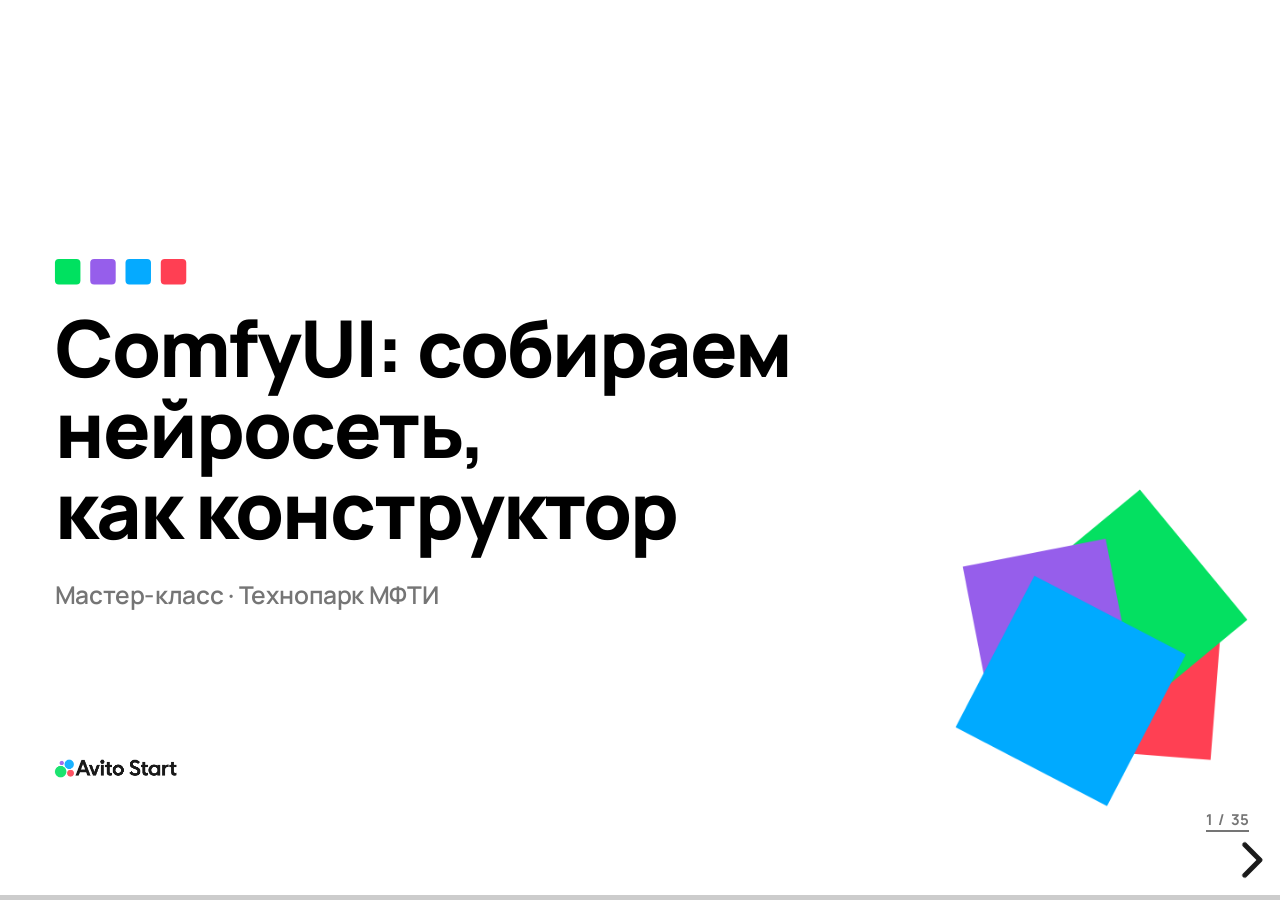
==== commit 6da5bf36: "update slides" ====
--- a/presentation.html
+++ b/presentation.html
@@ -676,38 +676,6 @@
   </aside>
 </section>
 
-<!-- 24. Что происходит на демо -->
-<section>
-  <h2>Что сейчас на экране</h2>
-  <div class="steps">
-    <div class="step">
-      <div class="n">1</div>
-      <div class="body"><div class="cap">Перетаскиваем <code>.json</code> в окно</div></div>
-    </div>
-    <div class="step">
-      <div class="n">2</div>
-      <div class="body"><div class="cap">Две картинки</div></div>
-    </div>
-    <div class="step">
-      <div class="n">3</div>
-      <div class="body"><div class="cap">Промпт по пунктам</div></div>
-    </div>
-    <div class="step">
-      <div class="n">4</div>
-      <div class="body"><div class="cap">Run</div></div>
-    </div>
-    <div class="step">
-      <div class="n">5</div>
-      <div class="body"><div class="cap">Забираем из <code>output/</code></div></div>
-    </div>
-  </div>
-  <aside class="notes">
-    Про промпт: работает список требований, а не «сделай красиво».
-    Отдельным пунктом — про руки, иначе вырастет лишняя.
-    Вокруг работающей вершины бежит рамка — видно, где мы сейчас.
-  </aside>
-</section>
-
 <!-- ======================================================================
      СТРАНИЦА МАНГИ
      ====================================================================== -->
@@ -907,11 +875,11 @@
 </section>
 
 <!-- 35. Q&A + QR -->
-<section class="qa">
-  <img class="qa-img" src="assets/template/qa.png" alt="Q&amp;A">
-  <div class="qr">
-    <div class="code" data-qr="pagesUrl"></div>
-    <div class="cap">
+<section class="qa" style="flex-direction:row;align-items:center;justify-content:space-between;gap:48px">
+  <img class="qa-img" src="assets/template/qa.png" alt="Q&amp;A" style="max-height:52%;margin:0">
+  <div class="qr stack" style="align-items:center;max-width:none;flex:0 0 auto">
+    <div class="code" data-qr="pagesUrl" style="width:400px;height:400px;transform:none"></div>
+    <div class="cap" style="text-align:center">
       <b>Презентация, оба воркфлоу и инструкция</b>
       <span class="url" data-url="pagesUrl"></span>
     </div>
